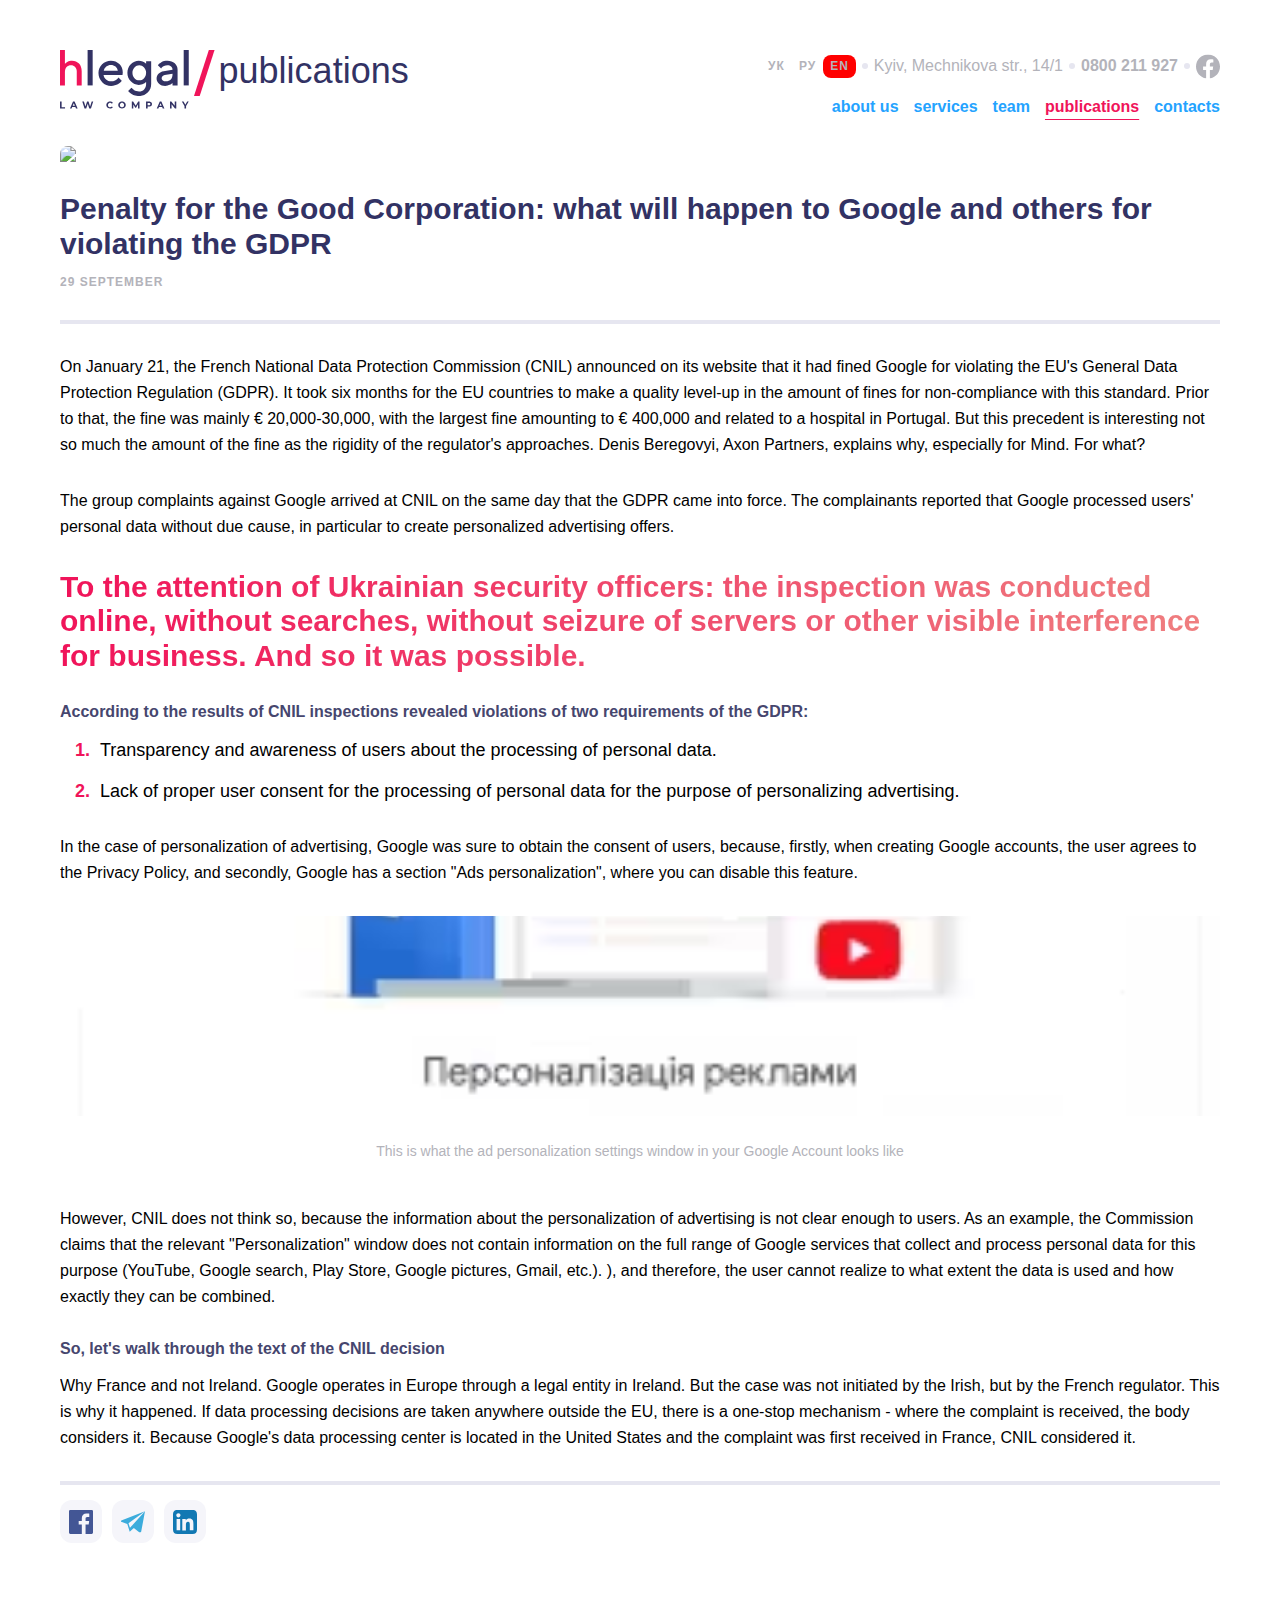
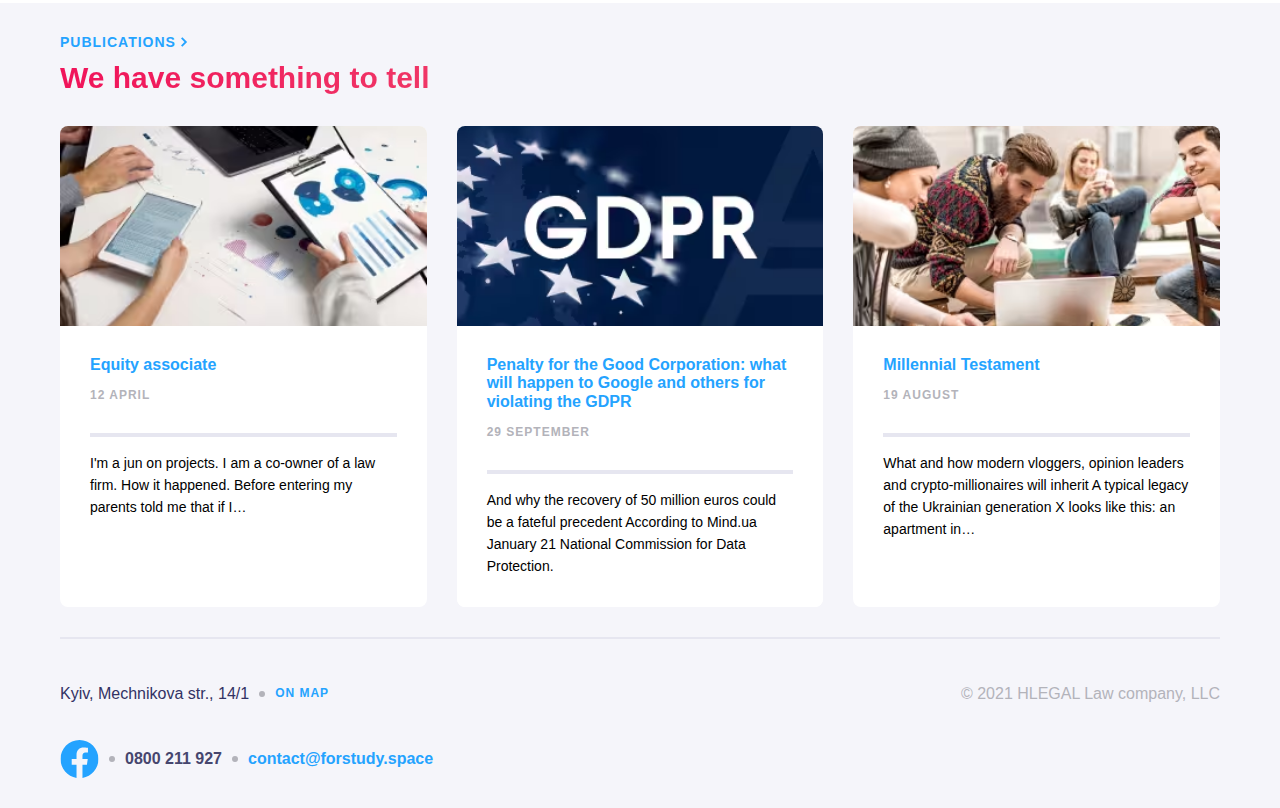
==== article_GDPR.html @ d8c01241 "article pictures added" ====
<!DOCTYPE html>
<html lang="en">

<head>
    <meta charset="UTF-8">
    <meta name="viewport" content="width=device-width, initial-scale=1.0">
    <title>Document</title>

    <head>
        <meta charset="UTF-8">
        <meta name="viewport" content="width=device-width, initial-scale=1.0">
        <link rel="stylesheet" href="css/style.css">
        <link rel="stylesheet" href="fonts/Montserrat/">
        <title>Document</title>
    </head>
</head>

<body>
    <header class="header">
        <div class="contacts articles">
            <div class="lang articles">
                <a class="switcher" href=""><span class="lang-name">УК</span></a>
                <a class="switcher" href=""><span class="lang-name">РУ</span></a>
                <a class="switcher selected" href=""><span class="lang-name">EN</span></a>
            </div>
            <div class="address">
                <a
                    href="https://www.google.com.ua/maps/place/%D1%83%D0%BB.+%D0%9C%D0%B5%D1%87%D0%BD%D0%B8%D0%BA%D0%BE%D0%B2%D0%B0,+14%2F1,+%D0%9A%D0%B8%D0%B5%D0%B2,+02000/@50.436795,30.5305163,17z/data=!3m1!4b1!4m5!3m4!1s0x40d4cf07295b8e39:0x17b2112e2dc0e7a!8m2!3d50.436795!4d30.532705?hl=ru">Kyiv,
                    Mechnikova str., 14/1</a>
            </div>
            <div class="phone articles">
                <a href="tel:0800211927">0800 211 927</a>
            </div>
            <div class="social articles">
                <a href="https://facebook.com">
                    <svg xmlns="http://www.w3.org/2000/svg" width="24" height="25" viewBox="0 0 24 25" fill="none">
                        <g clip-path="url(#clip0_118239_2805)">
                            <path class="hover"
                                d="M24 12.5733C24 5.90541 18.6274 0.5 12 0.5C5.37258 0.5 0 5.90541 0 12.5733C0 18.5995 4.38823 23.5943 10.125 24.5V16.0633H7.07813V12.5733H10.125V9.91343C10.125 6.88755 11.9165 5.21615 14.6576 5.21615C15.9705 5.21615 17.3438 5.45195 17.3438 5.45195V8.42313H15.8306C14.3399 8.42313 13.875 9.35379 13.875 10.3086V12.5733H17.2031L16.6711 16.0633H13.875V24.5C19.6118 23.5943 24 18.5995 24 12.5733Z"
                                fill="white" />
                        </g>
                        <defs>
                            <clipPath id="clip0_118239_2805">
                                <rect width="24" height="24" fill="white" transform="translate(0 0.5)" />
                            </clipPath>
                        </defs>
                    </svg>
                </a>
            </div>
        </div>
        <!-- start logo -->
        <div class="logo dark">
            <a class="main-logo" href="index.html">
                <svg xmlns="http://www.w3.org/2000/svg" width="70" height="25" viewBox="0 0 70 25" fill="none">
                    <path
                        d="M2.64358 0H0V19.0926H2.64358V12.0094C2.64358 10.8111 2.94163 9.86583 3.53774 9.20012C4.13384 8.53441 4.95024 8.18824 5.96102 8.18824C6.82926 8.18824 7.55495 8.50778 8.13809 9.12024C8.72123 9.74601 9.01929 10.5315 9.01929 11.4769V19.1059H11.6758V11.4769C11.6758 9.71938 11.1964 8.3347 10.2374 7.29619C9.27846 6.25768 8.02146 5.73843 6.49233 5.73843C6.05173 5.73843 5.61114 5.79168 5.1835 5.91151C4.7429 6.03134 4.39301 6.16448 4.10792 6.31094C3.82283 6.45739 3.5507 6.61717 3.30448 6.80356C3.05826 6.98996 2.8898 7.12311 2.81205 7.20299C2.73429 7.28288 2.6695 7.33613 2.64358 7.37608V0Z"
                        fill="#F0145A" />
                    <path d="M17.5856 0H14.8604V19.0767H17.5856V0Z" fill="white" />
                    <path
                        d="M33.6598 13.4896L33.796 12.127C33.796 10.3011 33.1965 8.77493 31.9701 7.54857C30.7438 6.32221 29.2176 5.72266 27.3917 5.72266C25.5658 5.72266 23.9851 6.37672 22.677 7.68483C21.3689 8.99295 20.7148 10.5463 20.7148 12.3995C20.7148 14.3072 21.3962 15.9423 22.7315 17.305C24.0669 18.6676 25.6748 19.3489 27.528 19.3489C28.2365 19.3489 28.8906 19.2399 29.5446 19.0491C30.1987 18.8311 30.7438 18.6131 31.1253 18.3951C31.5341 18.1498 31.9429 17.8773 32.2971 17.5775C32.6514 17.2777 32.8967 17.0597 33.0057 16.9234C33.1147 16.7872 33.1965 16.7054 33.251 16.6236L31.4796 14.8522L31.0708 15.37C30.7983 15.6971 30.335 16.0241 29.6809 16.3784C28.9996 16.7327 28.291 16.8962 27.528 16.8962C26.4651 16.8962 25.5658 16.5691 24.8027 15.8878C24.0396 15.2065 23.5764 14.4162 23.4401 13.4896H33.6598ZM27.3917 8.03912C28.4 8.03912 29.2176 8.33889 29.8989 8.9112C30.553 9.51075 30.9618 10.2466 31.1253 11.1732H23.5491C23.7944 10.2466 24.2304 9.51075 24.9117 8.9112C25.5658 8.33889 26.4106 8.03912 27.3917 8.03912Z"
                        fill="white" />
                    <path
                        d="M46.3695 18.286C46.3695 19.4852 46.0153 20.4662 45.2794 21.2293C44.5709 21.9651 43.6715 22.3467 42.5542 22.3467C42.0637 22.3467 41.5731 22.2649 41.1098 22.1286C40.6465 21.9924 40.2922 21.8289 39.9925 21.6381C39.6927 21.4473 39.4202 21.2566 39.1476 21.0113C38.9024 20.766 38.7389 20.6025 38.6571 20.5207C38.5753 20.439 38.5208 20.3572 38.4663 20.3027L36.6949 22.0741L36.9129 22.3467C37.0492 22.5374 37.2945 22.7827 37.6215 23.0552C37.9485 23.3005 38.3301 23.573 38.7661 23.8455C39.2021 24.0908 39.7472 24.3088 40.4285 24.4996C41.1098 24.6904 41.8184 24.7994 42.5542 24.7994C44.4074 24.7994 45.9335 24.1726 47.2144 22.919C48.468 21.6381 49.0948 20.112 49.0948 18.2588V5.99518H46.3695V7.3578L45.9062 6.94902C45.6065 6.67649 45.1432 6.40397 44.4891 6.13144C43.8351 5.85892 43.1265 5.72266 42.4179 5.72266C40.7555 5.72266 39.3384 6.34946 38.112 7.63033C36.8857 8.9112 36.2861 10.4373 36.2861 12.2632C36.2861 14.0892 36.8857 15.6153 38.112 16.8962C39.3384 18.177 40.7555 18.8038 42.4179 18.8038C42.8812 18.8038 43.3173 18.7493 43.7806 18.6403C44.2166 18.5041 44.5709 18.3678 44.8707 18.2315C45.1704 18.0953 45.443 17.9318 45.6882 17.741C45.9335 17.5502 46.1243 17.414 46.1788 17.3595L46.3695 17.1687V18.286ZM39.0114 12.2632C39.0114 11.1186 39.3657 10.1648 40.1015 9.37449C40.8373 8.58417 41.7094 8.17538 42.6905 8.17538C43.6715 8.17538 44.5436 8.58417 45.2794 9.37449C45.988 10.1648 46.3695 11.1186 46.3695 12.2632C46.3695 13.4079 45.988 14.3617 45.2794 15.152C44.5436 15.9423 43.6715 16.3511 42.6905 16.3511C41.7094 16.3511 40.8373 15.9423 40.1015 15.152C39.3657 14.3617 39.0114 13.4079 39.0114 12.2632Z"
                        fill="white" />
                    <path
                        d="M63.3195 19.0764V10.6281C63.3195 9.23823 62.8017 8.06637 61.7934 7.13979C60.7851 6.18595 59.4769 5.72266 57.869 5.72266C57.2422 5.72266 56.6154 5.80441 56.0159 5.96793C55.4163 6.1587 54.9258 6.34946 54.5715 6.56748C54.2172 6.7855 53.8629 7.03078 53.5359 7.33055C53.2089 7.60308 53.0181 7.79384 52.9091 7.90285C52.8273 8.01186 52.7456 8.09362 52.6911 8.17538L54.4625 9.94679L54.8168 9.4835C55.0348 9.18372 55.4163 8.9112 55.9886 8.61142C56.5609 8.31164 57.1877 8.17538 57.869 8.17538C58.6594 8.17538 59.3134 8.42065 59.8312 8.88394C60.349 9.34724 60.5943 9.94679 60.5943 10.6281L55.8251 11.4457C54.6533 11.6364 53.6994 12.0997 53.0454 12.8356C52.364 13.5714 52.0098 14.4707 52.0098 15.5335C52.0098 16.5419 52.4458 17.414 53.3179 18.177C54.2172 18.9674 55.3073 19.3489 56.6427 19.3489C57.106 19.3489 57.542 19.2944 57.9781 19.1581C58.4413 19.0491 58.7956 18.9129 59.0954 18.7766C59.3952 18.6403 59.6677 18.4768 59.913 18.286C60.1582 18.0953 60.3218 17.959 60.4308 17.9045C60.5125 17.8228 60.567 17.741 60.5943 17.7137V19.0764H63.3195ZM57.0515 16.8962C56.3429 16.8962 55.7706 16.7327 55.3618 16.4056C54.9258 16.0786 54.735 15.6971 54.735 15.261C54.735 14.7977 54.8713 14.3889 55.1711 14.0892C55.4708 13.7894 55.8796 13.5714 56.3702 13.4896L60.5943 12.8083V13.0808C60.5943 14.3072 60.2945 15.2338 59.6677 15.9151C59.0409 16.5691 58.1688 16.8962 57.0515 16.8962Z"
                        fill="white" />
                    <path d="M69.3337 0H66.6084V19.0767H69.3337V0Z" fill="white" />
                </svg>
                <svg xmlns="http://www.w3.org/2000/svg" width="70" height="5" viewBox="0 0 70 5" fill="none">
                    <path d="M0 0.330754H0.852878V3.32109H2.70078V4.01603H0V0.330754Z" fill="white" />
                    <path
                        d="M8.26752 3.22633H6.5565L6.23009 4.01603H5.35615L6.99873 0.330754H7.84108L9.48893 4.01603H8.59393L8.26752 3.22633ZM7.99902 2.57877L7.41464 1.16784L6.83026 2.57877H7.99902Z"
                        fill="white" />
                    <path
                        d="M17.8731 0.330754L16.6675 4.01603H15.7515L14.9407 1.52057L14.1036 4.01603H13.1928L11.982 0.330754H12.8664L13.6982 2.92098L14.5669 0.330754H15.3566L16.199 2.94204L17.0571 0.330754H17.8731Z"
                        fill="white" />
                    <path
                        d="M26.9457 4.07921C26.5702 4.07921 26.2297 3.99848 25.9244 3.83703C25.6225 3.67207 25.3838 3.44569 25.2084 3.15789C25.0364 2.86658 24.9504 2.53841 24.9504 2.17339C24.9504 1.80838 25.0364 1.48196 25.2084 1.19416C25.3838 0.90285 25.6225 0.676469 25.9244 0.515018C26.2297 0.350058 26.5719 0.267578 26.951 0.267578C27.2704 0.267578 27.5582 0.323735 27.8144 0.436048C28.0741 0.548361 28.2917 0.709811 28.4672 0.920399L27.9197 1.42581C27.6705 1.13801 27.3616 0.994105 26.9931 0.994105C26.7649 0.994105 26.5614 1.045 26.3824 1.14678C26.2034 1.24505 26.063 1.38369 25.9612 1.56269C25.8629 1.74169 25.8138 1.94526 25.8138 2.17339C25.8138 2.40153 25.8629 2.6051 25.9612 2.7841C26.063 2.9631 26.2034 3.10349 26.3824 3.20527C26.5614 3.30355 26.7649 3.35268 26.9931 3.35268C27.3616 3.35268 27.6705 3.20703 27.9197 2.91571L28.4672 3.42112C28.2917 3.63522 28.0741 3.79843 27.8144 3.91074C27.5547 4.02305 27.2651 4.07921 26.9457 4.07921Z"
                        fill="white" />
                    <path
                        d="M33.3831 4.07921C33.0005 4.07921 32.6548 3.99673 32.3459 3.83177C32.0406 3.66681 31.8002 3.44043 31.6247 3.15262C31.4527 2.86131 31.3667 2.5349 31.3667 2.17339C31.3667 1.81189 31.4527 1.48723 31.6247 1.19943C31.8002 0.908114 32.0406 0.679978 32.3459 0.515018C32.6548 0.350058 33.0005 0.267578 33.3831 0.267578C33.7657 0.267578 34.1096 0.350058 34.415 0.515018C34.7203 0.679978 34.9607 0.908114 35.1362 1.19943C35.3117 1.48723 35.3995 1.81189 35.3995 2.17339C35.3995 2.5349 35.3117 2.86131 35.1362 3.15262C34.9607 3.44043 34.7203 3.66681 34.415 3.83177C34.1096 3.99673 33.7657 4.07921 33.3831 4.07921ZM33.3831 3.35268C33.6007 3.35268 33.7972 3.30355 33.9727 3.20527C34.1482 3.10349 34.2851 2.9631 34.3834 2.7841C34.4852 2.6051 34.5361 2.40153 34.5361 2.17339C34.5361 1.94526 34.4852 1.74169 34.3834 1.56269C34.2851 1.38369 34.1482 1.24505 33.9727 1.14678C33.7972 1.045 33.6007 0.994105 33.3831 0.994105C33.1655 0.994105 32.9689 1.045 32.7934 1.14678C32.618 1.24505 32.4793 1.38369 32.3775 1.56269C32.2793 1.74169 32.2301 1.94526 32.2301 2.17339C32.2301 2.40153 32.2793 2.6051 32.3775 2.7841C32.4793 2.9631 32.618 3.10349 32.7934 3.20527C32.9689 3.30355 33.1655 3.35268 33.3831 3.35268Z"
                        fill="white" />
                    <path
                        d="M42.0264 4.01603L42.0211 1.80487L40.9366 3.62645H40.5523L39.473 1.85225V4.01603H38.6728V0.330754H39.3782L40.7576 2.62089L42.1159 0.330754H42.8161L42.8266 4.01603H42.0264Z"
                        fill="white" />
                    <path
                        d="M47.9285 0.330754C48.2549 0.330754 48.5374 0.385156 48.7761 0.493959C49.0183 0.602763 49.2043 0.757194 49.3342 0.957251C49.464 1.15731 49.529 1.39422 49.529 1.66798C49.529 1.93824 49.464 2.17515 49.3342 2.37872C49.2043 2.57877 49.0183 2.7332 48.7761 2.84201C48.5374 2.9473 48.2549 2.99995 47.9285 2.99995H47.1862V4.01603H46.3333V0.330754H47.9285ZM47.8811 2.30501C48.1373 2.30501 48.3321 2.25061 48.4655 2.14181C48.5989 2.02949 48.6656 1.87155 48.6656 1.66798C48.6656 1.46091 48.5989 1.30297 48.4655 1.19416C48.3321 1.08185 48.1373 1.02569 47.8811 1.02569H47.1862V2.30501H47.8811Z"
                        fill="white" />
                    <path
                        d="M55.0121 3.22633H53.3011L52.9747 4.01603H52.1008L53.7433 0.330754H54.5857L56.2335 4.01603H55.3385L55.0121 3.22633ZM54.7436 2.57877L54.1592 1.16784L53.5749 2.57877H54.7436Z"
                        fill="white" />
                    <path
                        d="M62.6281 0.330754V4.01603H61.9279L60.0906 1.77854V4.01603H59.2482V0.330754H59.9537L61.7858 2.56824V0.330754H62.6281Z"
                        fill="white" />
                    <path
                        d="M67.9013 2.71039V4.01603H67.0485V2.69986L65.6217 0.330754H66.5273L67.5117 1.96807L68.4963 0.330754H69.3333L67.9013 2.71039Z"
                        fill="white" />
                </svg>
            </a>
            <svg class="logo-slash" xmlns="http://www.w3.org/2000/svg" width="21" height="47" viewBox="0 0 21 47" fill="none">
                <path fill-rule="evenodd" clip-rule="evenodd" d="M15.1752 0H21L5.82482 47H0L15.1752 0Z" fill="#F0145A"/>
            </svg>
            <p class="logo-current-page">
                publications
            </p>
        </div>
        <!-- end logo -->



        <!-- start nav menu -->
        <nav class="navigation articles">
            <a class="nav-link" href="">about us</a>
            <a class="nav-link" href="">services</a>
            <a class="nav-link" href="">team</a>
            <a class="nav-link selected" href="">publications</a>
            <a class="nav-link" href="">contacts</a>
        </div>
        <!-- end nav menu -->

        <!-- start burger menu -->

        <button class="hamburger dark">
            <svg xmlns="http://www.w3.org/2000/svg" width="32" height="33" viewBox="0 0 32 33" fill="none">
                <path d="M7 10.5H25" stroke="white" stroke-width="2" />
                <path d="M7 16.5H25" stroke="white" stroke-width="2" />
                <path d="M7 22.5H25" stroke="white" stroke-width="2" />
            </svg>
        </button>

        <!-- end nav menu -->

    </header>
    <div class="spacer pub"></div>
    <div class="wrapper">
        <div class="card article">
            <picture>
                <source type="image/avif" media="(max-width: 768px)" srcset="images/articles/Cover.avif">
                <source type="image/webp" media="(max-width: 768px)" srcset="images/articles/Cover.webp">
                <source media="(max-width: 768px)" srcset="images/articles/Cover.jpg">
                <source type="image/avif" media="(min-width: 768px)" srcset="images/article/gdpr_768.avif">
                <source type="image/webp" media="(min-width: 768px)" srcset="images/article/gdpr_768.webp">
                <source media="(min-width: 768px)" srcset="images/articles/gdpr_768.jpg">
                <source type="image/avif" media="(min-width: 1024px)" srcset="images/article/gdpr_1024.avif">
                <source type="image/webp" media="(min-width: 1024px)" srcset="images/article/gdpr_1024.webp">
                <source media="(min-width: 1920px)" srcset="images/articles/gdpr_1024.jpg">
                <source type="image/avif" media="(min-width: 1920px)" srcset="images/article/gdpr_1920.avif">
                <source type="image/webp" media="(min-width: 1920px)" srcset="images/article/gdpr_1920.webp">
                <source media="(min-width: 1920px)" srcset="images/articles/gdpr_1920.jpg">
                <img src="images/articles/Cover.jpg" alt="gdpr-image">

            </picture>
            <div class="info-entry">
                <p class="ben-title entry">Penalty for the Good Corporation: what will happen to Google and others
                    for violating the GDPR</p>
                <time datetime="2023-09-29">29 september</time>
                <div class="divider">
                </div>
            </div>
            <div class="article-text">
                <p class="description article">
                    On January 21, the French National Data Protection Commission (CNIL) announced on its website that
                    it had fined Google for violating the EU's General Data Protection Regulation (GDPR). It took six
                    months for the EU countries to make a quality level-up in the amount of fines for non-compliance
                    with this standard. Prior to that, the fine was mainly € 20,000-30,000, with the largest fine
                    amounting to € 400,000 and related to a hospital in Portugal. But this precedent is interesting not
                    so much the amount of the fine as the rigidity of the regulator's approaches. Denis Beregovyi, Axon
                    Partners, explains why, especially for Mind.
                    For what?</p>
                <div class="spacer pub"></div>
                <p class="description article">The group complaints against Google arrived at CNIL on the same day that
                    the GDPR came into force. The complainants reported that Google processed users' personal data
                    without due cause, in particular to create personalized advertising offers.
                </p>
            </div>
            <h2 class="article">
                To the attention of Ukrainian security officers: the inspection was conducted online, without searches,
                without seizure of servers or other visible interference for business. And so it was possible.
            </h2>
            <div class="description-1 article">
                <p class="art-bold">
                    According to the results of CNIL inspections revealed violations of two requirements of the GDPR:
                </p>
                <div class="list-item">
                    <div class="number">
                        <p class="number">1.</p>
                    </div>
                    <p class="list-item-text">
                        Transparency and awareness of users about the processing of personal data.
                    </p>
                </div>
                <div class="list-item">
                    <div class="number">
                        <p class="number">2.</p>
                    </div>
                    <p class="list-item-text">
                        Lack of proper user consent for the processing of personal data for the purpose of personalizing
                        advertising.
                    </p>
                </div>
            </div>
            <p class="description article">
                In the case of personalization of advertising, Google was sure to obtain the consent of users, because,
                firstly, when creating Google accounts, the user agrees to the Privacy Policy, and secondly, Google has
                a section "Ads personalization", where you can disable this feature.
            </p>
            <div class="article-picture">
                <picture>
                    <source type="image/avif" srcset="images/article-entry-image.avif">
                    <source type="image/webp" srcset="images/article-entry-image.webp">
                    <img src="images/article-entry-image.jpg">
                </picture>
                <p class="article-picture-desc">
                    This is what the ad personalization settings window in your Google Account looks like
                </p>
            </div>
            <p class="description article">
                However, CNIL does not think so, because the information about the personalization of advertising is not
                clear enough to users. As an example, the Commission claims that the relevant "Personalization" window
                does not contain information on the full range of Google services that collect and process personal data
                for this purpose (YouTube, Google search, Play Store, Google pictures, Gmail, etc.). ), and therefore,
                the user cannot realize to what extent the data is used and how exactly they can be combined.
            </p>
            <div class="description-1 article">
                <p class="art-bold">
                    So, let's walk through the text of the CNIL decision
                </p>
                <p class="description article">
                    Why France and not Ireland. Google operates in Europe through a legal entity in Ireland. But the
                    case was not initiated by the Irish, but by the French regulator. This is why it happened.
                    If data processing decisions are taken anywhere outside the EU, there is a one-stop mechanism -
                    where the complaint is received, the body considers it. Because Google's data processing center is
                    located in the United States and the complaint was first received in France, CNIL considered it.
                </p>
                <div class="divider"></div>
                <div class="sm-icons">
                    <a class="sm-icon">
                        <button class="sm">
                            <svg xmlns="http://www.w3.org/2000/svg" width="24" height="25" viewBox="0 0 24 25"
                                fill="none">
                                <g clip-path="url(#clip0_22724_9607)">
                                    <path
                                        d="M22.6755 0.890625H1.3245C0.5925 0.890625 0 1.48313 0 2.21513V23.5661C0 24.2981 0.5925 24.8906 1.3245 24.8906H12.819V15.5966H9.69V11.9756H12.819V9.30112C12.819 6.20212 14.712 4.51613 17.478 4.51613C18.8025 4.51613 19.941 4.61212 20.2725 4.65712V7.89713H18.3525C16.8525 7.89713 16.56 8.61712 16.56 9.66712V11.9771H20.145L19.68 15.6071H16.56V24.8906H22.6755C23.4075 24.8906 24 24.2981 24 23.5661V2.21513C24 1.48313 23.4075 0.890625 22.6755 0.890625Z"
                                        fill="#435695" />
                                </g>
                                <defs>
                                    <clipPath id="clip0_22724_9607">
                                        <rect width="24" height="24" fill="white" transform="translate(0 0.890625)" />
                                    </clipPath>
                                </defs>
                            </svg>
                        </button>
                    </a>
                    <a class="sm-icon">
                        <button class="sm">
                            <svg xmlns="http://www.w3.org/2000/svg" width="24" height="25" viewBox="0 0 24 25"
                                fill="none">
                                <path
                                    d="M8.99997 18.832L7.49997 14.332L24 2.33203L0.932967 11.203C0.932967 11.203 -0.0750331 11.548 0.00446695 12.1855C0.0839669 12.823 0.907467 13.114 0.907467 13.114L6.26997 14.9185L8.69997 22.6495L12.813 19.033L12.8025 19.0255L18.213 23.1745C19.6725 23.812 20.2035 22.4845 20.2035 22.4845L24 2.33203L8.99997 18.832Z"
                                    fill="#3CACDC" />
                            </svg>
                        </button>
                    </a>
                    <a class="sm-icon">
                        <button class="sm">
                            <svg xmlns="http://www.w3.org/2000/svg" width="24" height="25" viewBox="0 0 24 25"
                                fill="none">
                                <g clip-path="url(#clip0_22724_9611)">
                                    <path
                                        d="M3.6 9.89062H7.2V21.2906H3.6V9.89062ZM5.4 4.19063C6.6 4.19063 7.5 5.09062 7.5 6.29062C7.35 7.34062 6.45 8.39062 5.4 8.39062C4.2 8.39062 3.3 7.34062 3.3 6.29062C3.3 5.09062 4.2 4.19063 5.4 4.19063ZM9.3 9.89062H12.75V11.3906C13.5 10.1906 14.85 9.59063 16.2 9.59063C19.8 9.59063 20.4 11.9906 20.4 14.9906V21.2906H16.8V15.7406C16.8 14.3906 16.8 12.7406 15 12.7406C13.2 12.7406 12.9 14.2406 12.9 15.7406V21.4406H9.3V9.89062ZM19.5 0.890625H4.5C1.5 0.890625 0 2.39062 0 5.39062V20.3906C0 23.3906 1.5 24.8906 4.5 24.8906H19.5C22.5 24.8906 24 23.3906 24 20.3906V5.39062C24 2.39062 22.5 0.890625 19.5 0.890625Z"
                                        fill="#1178B3" />
                                </g>
                                <defs>
                                    <clipPath id="clip0_22724_9611">
                                        <rect width="24" height="24" fill="white" transform="translate(0 0.890625)" />
                                    </clipPath>
                                </defs>
                            </svg>
                        </button>
                    </a>
                </div>
            </div>



        </div>

        </wrapper>
    </div>
    <div class="spacer"></div>
    <section class="articles">
        <div class="wrapper">
            <div class="general">
                <a href="link">publications<svg xmlns="http://www.w3.org/2000/svg" width="12" height="13"
                        viewBox="0 0 12 13" fill="none">
                        <path d="M3.5 2L8 6.5L3.5 11" stroke="#24A3FF" stroke-width="2" />
                    </svg>
                </a>
            </div>
            <h2 class="pub">
                We have something to tell
            </h2>
            <div class="cards">
                <div class="card">
                    <picture>
                        <source type="image/avif" srcset="images/articles/first.avif">
                        <source type="image/webp" srcset="images/articles/first.webp">
                        <img src="images/articles/first.jpg" alt="first-image">
                    </picture>
                    <div class="info">
                        <a class="link" href="">Equity associate</a>
                        <time datetime="2023-04-12">12 april</time>
                        <div class="divider"></div>
                        <p class="card-info">I'm a jun on projects. I am a co-owner of a law firm. How it happened.
                            Before entering my parents told me that if I…</p>
                    </div>
                </div>
                <div class="card">
                    <picture>
                        <source type="image/avif" srcset="images/articles/Cover.avif">
                        <source type="image/webp" srcset="images/articles/Cover.webp">
                        <img src="images/articles/Cover.jpg" alt="second-card-image">
                    </picture>
                    <div class="info">
                        <a class="link" href="">Penalty for the Good Corporation: what will happen to Google and others
                            for violating the GDPR</a>
                        <time datetime="2023-09-29">29 september</time>
                        <div class="divider"></div>
                        <p class="card-info">And why the recovery of 50 million euros could be a fateful precedent
                            According to Mind.ua January 21 National Commission for Data Protection.</p>
                    </div>
                </div>
                <div class="card">
                    <picture>
                        <source type="image/avif" srcset="images/articles/Cover1.avif">
                        <source type="image/webp" srcset="images/articles/Cover1.webp">
                        <img src="images/articles/Cover1.jpg" alt="third-card-image">
                    </picture>
                    <div class="info">
                        <a class="link" href="">Millennial Testament</a>
                        <time datetime="2023-08-19">19 august</time>
                        <div class="divider"></div>
                        <p class="card-info">What and how modern vloggers, opinion leaders and crypto-millionaires will
                            inherit A typical legacy of the Ukrainian generation X looks like this: an apartment in…</p>
                    </div>
                </div>
            </div>
        </div>
        <footer>
            <div class="wrapper">
                <div class="divider"></div>
                <div class="f-contacts">
                    <div class="address-box">
                        <div class="foot-address">
                            <p>
                                Kyiv, Mechnikova str., 14/1
                            </p>
                        </div>
                        <div class="direction">
                            <a
                                href="https://www.google.com.ua/maps/place/%D1%83%D0%BB.+%D0%9C%D0%B5%D1%87%D0%BD%D0%B8%D0%BA%D0%BE%D0%B2%D0%B0,+14%2F1,+%D0%9A%D0%B8%D0%B5%D0%B2,+02000/@50.436795,30.5305163,17z/data=!3m1!4b1!4m5!3m4!1s0x40d4cf07295b8e39:0x17b2112e2dc0e7a!8m2!3d50.436795!4d30.532705?hl=ru">on
                                map</a>
                        </div>
                    </div>
                    <div class="contact-box">
                        <div class="foot-social">
                            <a href="https://facebook.com">
                                <svg xmlns="http://www.w3.org/2000/svg" width="39" height="38" viewBox="0 0 39 38"
                                    fill="none">
                                    <g clip-path="url(#clip0_119793_2850)">
                                        <path class="hover"
                                            d="M38.5 19.1161C38.5 8.55857 29.9934 0 19.5 0C9.00658 0 0.5 8.55857 0.5 19.1161C0.5 28.6575 7.44803 36.5659 16.5312 38V24.6419H11.707V19.1161H16.5312V14.9046C16.5312 10.1136 19.3678 7.46723 23.7078 7.46723C25.7866 7.46723 27.9609 7.84059 27.9609 7.84059V12.545H25.5651C23.2048 12.545 22.4688 14.0185 22.4688 15.5302V19.1161H27.7383L26.8959 24.6419H22.4688V38C31.552 36.5659 38.5 28.6575 38.5 19.1161Z"
                                            fill="#24A3FF" />
                                    </g>
                                    <defs>
                                        <clipPath id="clip0_119793_2850">
                                            <rect width="38" height="38" fill="white" transform="translate(0.5)" />
                                        </clipPath>
                                    </defs>
                                </svg>
                            </a>
                        </div>
                        <div class="phone foot">
                            <a href="tel:0800211927">0800 211 927</a>
                        </div>
                        <div class="email">
                            <a href="mailto:contact@forstudy.space">contact@forstudy.space</a>
                        </div>
                    </div>
                    <div class="copyright">
                        <p>
                            © 2021 HLEGAL Law company, LLC
                        </p>
                    </div>
                </div>
            </div>
        </footer>
    </section>
</body>

</html>
---- css/style.css ----
/*! normalize.css v8.0.1 | MIT License | github.com/necolas/normalize.css */
/* Document
   ========================================================================== */
/**
 * 1. Correct the line height in all browsers.
 * 2. Prevent adjustments of font size after orientation changes in iOS.
 */
html {
  line-height: 1.15; /* 1 */
  -webkit-text-size-adjust: 100%; /* 2 */
}

/* Sections
   ========================================================================== */
/**
 * Remove the margin in all browsers.
 */
body {
  margin: 0;
}

/**
 * Render the `main` element consistently in IE.
 */
main {
  display: block;
}

/**
 * Correct the font size and margin on `h1` elements within `section` and
 * `article` contexts in Chrome, Firefox, and Safari.
 */
h1 {
  font-size: 2em;
  margin: 0.67em 0;
}

/* Grouping content
   ========================================================================== */
/**
 * 1. Add the correct box sizing in Firefox.
 * 2. Show the overflow in Edge and IE.
 */
hr {
  box-sizing: content-box; /* 1 */
  height: 0; /* 1 */
  overflow: visible; /* 2 */
}

/**
 * 1. Correct the inheritance and scaling of font size in all browsers.
 * 2. Correct the odd `em` font sizing in all browsers.
 */
pre {
  font-family: monospace, monospace; /* 1 */
  font-size: 1em; /* 2 */
}

/* Text-level semantics
   ========================================================================== */
/**
 * Remove the gray background on active links in IE 10.
 */
a {
  background-color: transparent;
}

/**
 * 1. Remove the bottom border in Chrome 57-
 * 2. Add the correct text decoration in Chrome, Edge, IE, Opera, and Safari.
 */
abbr[title] {
  border-bottom: none; /* 1 */
  text-decoration: underline; /* 2 */
  text-decoration: underline dotted; /* 2 */
}

/**
 * Add the correct font weight in Chrome, Edge, and Safari.
 */
b,
strong {
  font-weight: bolder;
}

/**
 * 1. Correct the inheritance and scaling of font size in all browsers.
 * 2. Correct the odd `em` font sizing in all browsers.
 */
code,
kbd,
samp {
  font-family: monospace, monospace; /* 1 */
  font-size: 1em; /* 2 */
}

/**
 * Add the correct font size in all browsers.
 */
small {
  font-size: 80%;
}

/**
 * Prevent `sub` and `sup` elements from affecting the line height in
 * all browsers.
 */
sub,
sup {
  font-size: 75%;
  line-height: 0;
  position: relative;
  vertical-align: baseline;
}

sub {
  bottom: -0.25em;
}

sup {
  top: -0.5em;
}

/* Embedded content
   ========================================================================== */
/**
 * Remove the border on images inside links in IE 10.
 */
img {
  border-style: none;
}

/* Forms
   ========================================================================== */
/**
 * 1. Change the font styles in all browsers.
 * 2. Remove the margin in Firefox and Safari.
 */
button,
input,
optgroup,
select,
textarea {
  font-family: inherit; /* 1 */
  font-size: 100%; /* 1 */
  line-height: 1.15; /* 1 */
  margin: 0; /* 2 */
}

/**
 * Show the overflow in IE.
 * 1. Show the overflow in Edge.
 */
button,
input { /* 1 */
  overflow: visible;
}

/**
 * Remove the inheritance of text transform in Edge, Firefox, and IE.
 * 1. Remove the inheritance of text transform in Firefox.
 */
button,
select { /* 1 */
  text-transform: none;
}

/**
 * Correct the inability to style clickable types in iOS and Safari.
 */
button,
[type=button],
[type=reset],
[type=submit] {
  -webkit-appearance: button;
}

/**
 * Remove the inner border and padding in Firefox.
 */
button::-moz-focus-inner,
[type=button]::-moz-focus-inner,
[type=reset]::-moz-focus-inner,
[type=submit]::-moz-focus-inner {
  border-style: none;
  padding: 0;
}

/**
 * Restore the focus styles unset by the previous rule.
 */
button:-moz-focusring,
[type=button]:-moz-focusring,
[type=reset]:-moz-focusring,
[type=submit]:-moz-focusring {
  outline: 1px dotted ButtonText;
}

/**
 * Correct the padding in Firefox.
 */
fieldset {
  padding: 0.35em 0.75em 0.625em;
}

/**
 * 1. Correct the text wrapping in Edge and IE.
 * 2. Correct the color inheritance from `fieldset` elements in IE.
 * 3. Remove the padding so developers are not caught out when they zero out
 *    `fieldset` elements in all browsers.
 */
legend {
  box-sizing: border-box; /* 1 */
  color: inherit; /* 2 */
  display: table; /* 1 */
  max-width: 100%; /* 1 */
  padding: 0; /* 3 */
  white-space: normal; /* 1 */
}

/**
 * Add the correct vertical alignment in Chrome, Firefox, and Opera.
 */
progress {
  vertical-align: baseline;
}

/**
 * Remove the default vertical scrollbar in IE 10+.
 */
textarea {
  overflow: auto;
}

/**
 * 1. Add the correct box sizing in IE 10.
 * 2. Remove the padding in IE 10.
 */
[type=checkbox],
[type=radio] {
  box-sizing: border-box; /* 1 */
  padding: 0; /* 2 */
}

/**
 * Correct the cursor style of increment and decrement buttons in Chrome.
 */
[type=number]::-webkit-inner-spin-button,
[type=number]::-webkit-outer-spin-button {
  height: auto;
}

/**
 * 1. Correct the odd appearance in Chrome and Safari.
 * 2. Correct the outline style in Safari.
 */
[type=search] {
  -webkit-appearance: textfield; /* 1 */
  outline-offset: -2px; /* 2 */
}

/**
 * Remove the inner padding in Chrome and Safari on macOS.
 */
[type=search]::-webkit-search-decoration {
  -webkit-appearance: none;
}

/**
 * 1. Correct the inability to style clickable types in iOS and Safari.
 * 2. Change font properties to `inherit` in Safari.
 */
::-webkit-file-upload-button {
  -webkit-appearance: button; /* 1 */
  font: inherit; /* 2 */
}

/* Interactive
   ========================================================================== */
/*
 * Add the correct display in Edge, IE 10+, and Firefox.
 */
details {
  display: block;
}

/*
 * Add the correct display in all browsers.
 */
summary {
  display: list-item;
}

/* Misc
   ========================================================================== */
/**
 * Add the correct display in IE 10+.
 */
template {
  display: none;
}

/**
 * Add the correct display in IE 10.
 */
[hidden] {
  display: none;
}

section.top {
  padding: 0px 30px;
  position: relative;
  border-radius: 0 0 12px 12px;
  max-width: 1720px;
  margin: auto;
}

div.general {
  display: inline-block;
  font-size: 0;
}
div.general svg {
  width: 12px;
  height: 12px;
  margin-left: 2px;
  margin-bottom: -1px;
}

.general a:hover {
  color: red;
}

div.general a {
  color: #24A3FF;
  font-size: 14px;
  font-weight: 700;
  letter-spacing: 1px;
  text-transform: uppercase;
  text-decoration: none;
  padding: 0;
}

div.general a:hover svg path {
  stroke: #F0145A;
}

h2 {
  font-size: 30px;
  font-weight: 700;
  background: linear-gradient(90deg, #F0145A 0.84%, #EF8080 99.96%);
  -webkit-background-clip: text;
  -webkit-text-fill-color: transparent;
  margin-top: 10px;
  margin-bottom: 30px;
  word-break: break-word;
}

div.block h3 {
  color: #24A3FF;
  font-size: 22px;
  font-weight: 700;
  margin-top: 30px;
  margin-bottom: 15px;
}

div.block p {
  color: #FFF;
  font-size: 16px;
  font-weight: 400;
  line-height: 26px;
  margin: 0;
}

.block {
  margin-bottom: 30px;
}
.block:last-child {
  margin-bottom: 0;
}

div.icon {
  background-color: #FFF;
  border-radius: 24px;
  padding: 14px;
  display: inline-block;
}

img.icon-pic {
  width: 64px;
  height: 64px;
}

div.member {
  display: grid;
  grid-template-rows: 500px 1fr;
  overflow: hidden;
  border-radius: 12px;
  margin-top: 80px;
  font-size: 0;
  background-color: #F5F5FA;
}

div.member div.img-container {
  height: 0;
  min-height: 100%;
}

div.member img {
  width: 100%;
  height: 100%;
  object-fit: cover;
}

div.team-info {
  margin: 0;
  padding: 30px;
}
div.team-info p.team-member {
  color: #B3B3BA;
  font-size: 16px;
  font-weight: 700;
  margin-top: 30px;
  margin-bottom: 6px;
}
div.team-info p.post {
  color: #B3B3BA;
  font-size: 14px;
  font-weight: 400;
  line-height: 22px;
  margin: 0;
}

div.pagination {
  display: flex;
  justify-content: center;
  gap: 15px;
  margin-top: 30px;
  margin-bottom: 30px;
}

span {
  display: inline-block;
}

.pagination-bullet {
  background-color: #24A3FF;
  opacity: 0.2;
  border-radius: 50%;
  width: 16px;
  height: 16px;
  cursor: pointer;
}

.pagination-active {
  background-color: #24A3FF;
  opacity: 1;
}

.wrapper-clients {
  max-width: 1720px;
  margin: auto;
}

p.slogan {
  color: #323264;
  font-size: 14px;
  font-weight: 700;
  letter-spacing: 1px;
  text-transform: uppercase;
  text-align: center;
  margin-top: 60px;
}

.clients {
  margin-top: 30px;
}

.client {
  width: 100%;
  height: 120px;
  display: flex;
  align-items: center;
  justify-content: center;
}

.first-item {
  background-color: #1C4280;
}
.first-item img {
  width: 217px;
  height: 48px;
}

.second-item {
  background: #143646;
}
.second-item img {
  width: 199px;
  height: 32px;
}

.third-item {
  background: #F48B30;
}
.third-item img {
  width: 179px;
  height: 44px;
}

.fourth-item {
  background: #9E4DC3;
}
.fourth-item img {
  width: 180px;
  height: 42px;
}

.fifth-item {
  background: #FD9339;
}
.fifth-item img {
  width: 174px;
  height: 44px;
}

.sixth-item {
  background: #E2E2E4;
}
.sixth-item img {
  width: 194.792px;
  height: 48px;
}

.seventh-item {
  background: #C71C36;
}
.seventh-item img {
  width: 138px;
  height: 61px;
}

.eighth-item {
  background: #DCF3F9;
}
.eighth-item img {
  width: 146px;
  height: 76px;
}

.nineth-item {
  background: #EAEAEA;
}
.nineth-item img {
  width: 182px;
  height: 60px;
}

.tenth-item {
  background: #282240;
}
.tenth-item img {
  width: 181px;
  height: 38px;
}

.eleventh-item {
  background: #1D4568;
}
.eleventh-item img {
  width: 189px;
  height: 46px;
}

.twelfth-item {
  background: #000;
}
.twelfth-item img {
  width: 152px;
  height: 95px;
}

.client:nth-child(n+7) {
  display: none;
}

section.articles {
  background: #F5F5FA;
  padding-top: 30px;
  padding-bottom: 30px;
}

h2.pub {
  margin-top: 10px;
}

div.cards {
  display: flex;
  flex-direction: column;
  gap: 30px;
}

div.card {
  font-size: 0;
  background-color: white;
  overflow: hidden;
  border-radius: 8px;
}
div.card img {
  width: 100%;
  height: 200px;
  object-fit: cover;
  overflow: hidden;
}

div.info > * {
  margin-bottom: 15px;
}

time {
  color: #B3B3BA;
  font-size: 12px;
  font-weight: 700;
  letter-spacing: 1px;
  text-transform: uppercase;
}

div.divider {
  margin-top: 15px;
  border-top: 4px solid #E6E6F0;
}

div.info {
  padding: 30px;
  background-color: white;
  display: flex;
  flex-direction: column;
}
div.info a {
  color: #24A3FF;
  font-size: 16px;
  font-weight: 700;
  margin-top: 0;
  text-decoration: none;
}
div.info p {
  color: #000;
  font-size: 14px;
  font-weight: 400;
  line-height: 22px;
  margin: 0;
}

div.lang {
  display: flex;
  align-items: center;
}
div.lang input {
  display: none;
}

span.lang-name {
  padding: 5px 7px;
  color: #FFF;
  text-align: center;
  font-size: 12px;
  font-weight: 700;
  letter-spacing: 1px;
}

div.lang a.selected {
  border-radius: 8px;
  background: red;
  cursor: pointer;
}

div.lang a:hover:not(.selected) {
  border-radius: 8px;
  background: rgba(255, 255, 255, 0.2);
}

div.address {
  display: none;
}
div.address a {
  color: #B3B3BA;
  text-align: right;
  font-size: 16px;
  font-weight: 400;
  text-decoration: none;
}

div.phone {
  display: flex;
  align-items: center;
}
div.phone a {
  color: #FFF;
  text-align: right;
  font-size: 16px;
  font-weight: 700;
  text-decoration: none;
}

div.social {
  display: none;
}

div.logo {
  margin-left: 15px;
  order: 2;
  display: flex;
  justify-content: start;
  align-items: start;
  gap: 4px;
}
div.logo a.main-logo {
  display: flex;
  flex-direction: column;
  justify-content: space-between;
  width: 70px;
  height: 32px;
}
div.logo p.logo-current-page {
  color: #323264;
  font-size: 20px;
  font-weight: 400;
  margin: 0;
}
div.logo svg.logo-slash {
  width: auto;
  height: 26px;
}

div.contacts {
  flex: 1 0 100%;
  padding: 10px 15px;
  display: flex;
  justify-content: space-between;
  align-items: center;
  background-color: rgba(245, 245, 250, 0.2);
  order: 1;
}

div.contacts div.social {
  font-size: 0;
}

div.contacts > div {
  align-items: center;
}

nav.navigation {
  display: none;
}

nav.navigation > a.nav-link {
  color: #FFF;
  text-align: right;
  font-size: 16px;
  font-weight: 700;
  text-decoration: none;
}

nav.navigation > a.nav-link:hover {
  text-decoration: underline;
  text-underline-offset: 7px;
}

nav.navigation > a.selected {
  color: red;
  text-decoration: underline;
  text-underline-offset: 7px;
}

.dropdown {
  background: rgba(50, 50, 100, 0.7);
  position: fixed;
  width: 100%;
  height: 100%;
}

.mobile {
  z-index: 5;
  display: none;
}

button.hamburger {
  margin-right: 15px;
  border: none;
  background: transparent;
  padding: 0;
  width: 32px;
  height: 32px;
  order: 3;
}

button.hamburger:active {
  background: #E6E6F0;
  border-radius: 8px;
}

.dropdown-content a {
  color: #24A3FF;
  text-align: center;
  font-size: 24px;
  font-weight: 700;
  text-decoration: none;
  padding: 7px 0px;
  gap: 10px;
  border-radius: 12px;
  background: #F5F5FA;
}

nav.dropdown-content {
  display: flex;
  flex-direction: column;
  gap: 15px;
}

div.menu-sheet {
  border-radius: 12px 12px 0px 0px;
  background: #FFF;
  padding: 12px;
  display: block;
  position: fixed;
  bottom: 0;
  left: 8px;
  right: 8px;
}

div.bc {
  display: flex;
  justify-content: flex-end;
  margin-bottom: 20px;
}

button.close {
  background: transparent;
  width: 32px;
  height: 32px;
  border: none;
}

header.header {
  display: flex;
  flex-direction: row;
  flex-wrap: wrap;
  row-gap: 15px;
  justify-content: space-between;
  max-width: 1720px;
  width: 100%;
}

section.experience {
  max-width: 1360px;
  display: flex;
  flex-direction: column;
  gap: 30px;
}

div.benefits {
  display: flex;
  flex-direction: column;
  gap: 30px;
  padding: 0 30px;
}

section.experience div.divider {
  border-top: 4px solid rgba(255, 255, 255, 0.3019607843);
  margin: 0 30px;
}

p.ben-title {
  color: #FFF;
  font-size: 20px;
  font-weight: 700;
  margin: 0;
}

p.ben-text {
  color: #FFF;
  font-size: 19px;
  font-weight: 400;
  line-height: 30px;
  margin: 0;
}

a.swipe-link {
  color: #B3B3BA;
  text-align: right;
  font-size: 38px;
  font-weight: 700;
  text-decoration: none;
  flex-shrink: 0;
}

a.active {
  background: linear-gradient(90deg, #EF8080 0.84%, #F0145A 99.96%);
  background-clip: text;
  -webkit-background-clip: text;
  -webkit-text-fill-color: transparent;
}

.swipe {
  overflow-x: auto;
  padding: 0 30px;
}

.swipe-drawer {
  display: flex;
  gap: 30px;
}
.swipe-drawer a.swipe-link {
  color: #B3B3BA;
  text-align: right;
  font-size: 38px;
  font-weight: 700;
  text-decoration: none;
  flex-shrink: 0;
}
.swipe-drawer a.active {
  background: linear-gradient(90deg, #EF8080 0.84%, #F0145A 99.96%);
  background-clip: text;
  -webkit-background-clip: text;
  -webkit-text-fill-color: transparent;
}
.swipe-drawer a.swipe-link:hover {
  color: #F0145A;
}

div.main-splash {
  height: 100vh;
  background: url(../images/Symbol.png) no-repeat center;
  background-size: auto 100%;
  display: flex;
  flex-direction: column;
  justify-content: space-between;
}

div.main-splash > p.splash-text {
  text-align: center;
  font-size: 38px;
  font-style: normal;
  font-weight: 700;
  color: #FFF;
  margin: 0 20px;
}

button.scroll-button {
  background: none;
  border: none;
  cursor: pointer;
  margin: 0 auto 30px auto;
}

button.scroll-button:hover svg g * {
  stroke: #F0145A;
}

button.scroll-button:hover svg defs * {
  fill: #F0145A;
}

footer {
  margin-top: 30px;
  margin-bottom: 0;
}
footer div.divider {
  border-top: 2px solid #E6E6F0;
}
footer div.f-contacts {
  display: flex;
  flex-direction: column;
  margin-top: 30px;
  align-items: center;
}
footer div.address-box {
  display: flex;
  flex-direction: column;
  align-items: center;
  gap: 10px;
  margin-bottom: 21px;
}
footer div.foot-address p {
  color: #323264;
  font-size: 16px;
  font-weight: 400;
  margin: 0;
}

div.direction a {
  text-transform: uppercase;
  color: #24A3FF;
  font-size: 12px;
  font-weight: 700;
  letter-spacing: 1px;
  text-decoration: none;
}

div.contact-box > * {
  margin: 0;
}

div.contact-box {
  display: flex;
  flex-direction: column;
  align-items: center;
  gap: 10px;
}

.phone.foot a {
  color: #46466E;
}

.email a {
  color: #24A3FF;
  font-size: 16px;
  font-weight: 700;
  text-decoration: none;
}

.email a:hover {
  color: #F0145A;
}

div.foot-social {
  font-size: 0;
}

.copyright {
  display: flex;
}
.copyright p {
  color: #B3B3BA;
  font-size: 16px;
  font-weight: 400;
}

div.contacts.articles {
  background: #F5F5FA;
}

div.lang.articles span.lang-name {
  color: #B3B3BA;
  text-align: center;
  font-size: 12px;
  font-weight: 700;
  letter-spacing: 1px;
}

div.phone.articles a {
  color: #B3B3BA;
}

div.logo.dark svg > path[fill=white] {
  fill: #323264;
}

button.hamburger.dark svg > path[stroke=white] {
  stroke: #323264;
}

div.options {
  display: flex;
  justify-content: center;
  margin-bottom: 30px;
}

.switch-container {
  display: flex;
  width: 200px;
  border-radius: 12px;
  overflow: hidden;
  position: relative;
  background-color: #E6E6F0;
  padding: 2px;
  gap: 2px;
}

.switch-label {
  flex: 1;
  padding: 10px 20px;
  text-align: center;
  cursor: pointer;
  z-index: 1;
  color: #323264;
  transition: color 0.3s ease;
}

#news:checked ~ .switch-news,
#articles:checked ~ .switch-articles {
  color: #323264;
  border-radius: 12px;
}

.slider {
  position: absolute;
  left: 2px;
  right: 2px;
  width: calc(50% - 3px);
  height: calc(100% - 4px);
  background-color: #fff;
  border-radius: 10px;
  transition: all 0.3s ease;
  z-index: 0;
  padding: 0;
}

#news:checked ~ .slider {
  right: calc(50% - 1px);
}

#articles:checked ~ .slider {
  left: calc(50% + 1px);
}

input[type=radio] {
  display: none;
}

input:not(:checked) + label.switch-label:hover {
  background: #F5F5FA;
  border-radius: 10px;
}

button.more {
  padding: 18px 30px;
  border-radius: 12px;
  background: #24A3FF;
  box-shadow: 0px 0px 20px 0px rgba(36, 163, 255, 0.5);
  border: none;
  color: #FFF;
  text-align: center;
  font-size: 16px;
  font-weight: 700;
  margin: 30px auto;
  display: block;
}

div.spacer {
  width: 100%;
  height: 60px;
  display: none;
}

div.lang.articles a:hover:not(.selected) {
  background-color: #F5F5FA;
}

div.card.article {
  display: flex;
  flex-direction: column;
  gap: 30px;
}

div.spacer.pub {
  display: block;
  height: 30px;
}

div.info-entry {
  display: flex;
  gap: 15px;
  flex-direction: column;
}

p.ben-title.entry {
  color: #323264;
}

p.description.article {
  color: #000;
  font-size: 16px;
  margin: 0;
  font-weight: 400;
  line-height: 26px;
  align-self: stretch;
}

div.description-1.article {
  display: flex;
  gap: 15px;
  flex-direction: column;
}

p.art-bold {
  color: #46466E;
  font-size: 16px;
  font-weight: 700;
  margin: 0;
}

h2.article {
  margin: 0;
}

div.list-item {
  display: flex;
  gap: 10px;
}

p.number {
  color: #F0145A;
  font-size: 18px;
  font-weight: 700;
  line-height: 26px;
  margin: 0;
  text-align: end;
}

p.list-item-text {
  color: #000;
  font-size: 18px;
  font-weight: 400;
  line-height: 26px;
  margin: 0;
}

div.number {
  flex: 0 0 30px;
}

div.article-picture {
  display: flex;
  flex-direction: column;
  gap: 10px;
}

p.article-picture-desc {
  color: var(--grey-text, #B3B3BA);
  text-align: center;
  font-size: 14px;
  font-weight: 400;
  line-height: 22px;
}

div.sm-icons {
  display: flex;
  gap: 10px;
}

button.sm {
  border-radius: 12px;
  background: #F5F5FA;
  padding: 9px;
  border: none;
}

div.spacer {
  display: block;
}

@font-face {
  font-family: "Montserrat";
  src: url(../fonts/Montserrat);
}
* {
  box-sizing: border-box;
}

body {
  font-family: "Montserrat", sans-serif;
}

div.background {
  background: linear-gradient(229deg, #323264 11.93%, #323264 57.17%, #643E72 87.46%);
  padding-bottom: 60px;
  position: relative;
  display: flex;
  flex-direction: column;
  gap: 30px;
}

div.background::before {
  position: absolute;
  content: "";
  background-color: #E7E7F2;
  height: 10px;
  display: block;
  border-radius: 0 0 12px 12px;
  right: 40px;
  left: 40px;
  top: calc(100% + 10px);
}

div.background::after {
  position: absolute;
  content: "";
  background-color: #CACADB;
  height: 10px;
  display: block;
  border-radius: 0 0 12px 12px;
  right: 20px;
  left: 20px;
  top: 100%;
}

.wrapper {
  max-width: 1720px;
  padding: 0 30px;
  margin: auto;
}

div.social > a:hover > svg > g > path, div.foot-social > a:hover > svg > g > path {
  fill: #F0145A;
}

@media (min-width: 768px) {
  section.top {
    padding: 0 60px;
  }
  .wrapper {
    padding-left: 60px;
    padding-right: 60px;
  }
  .blocks {
    display: flex;
    flex-wrap: wrap;
    justify-content: space-between;
    gap: 60px;
  }
  .block {
    width: calc(50% - 30px);
    margin: 0;
  }
  .clients {
    display: flex;
    flex-wrap: wrap;
  }
  .client {
    width: 33.33%;
  }
  .client:nth-child(n+7) {
    display: flex;
  }
  div.cards {
    display: grid;
    grid-template-columns: 1fr 1fr;
    gap: 30px;
  }
  .card:last-child {
    grid-column: 1/-1;
  }
  div.address {
    display: flex;
  }
  div.social {
    display: flex;
  }
  div.logo {
    margin-left: 0;
    order: 2;
  }
  div.logo a.main-logo {
    display: flex;
    flex-direction: column;
    justify-content: space-between;
    width: 130px;
    height: 60px;
  }
  div.logo a.main-logo svg {
    width: 100%;
    height: auto;
  }
  div.contacts {
    flex: auto;
    order: 1;
    justify-content: flex-start;
    padding: 0;
    align-items: center;
    background-color: rgba(0, 0, 0, 0);
  }
  div.contacts div:not(:last-child):after {
    display: inline-block;
    content: "";
    width: 6px;
    height: 6px;
    border-radius: 50%;
    background-color: #fff;
    margin: 6px;
  }
  nav.navigation {
    order: 3;
    display: flex;
    align-items: center;
    gap: 15px;
  }
  button.hamburger {
    display: none;
  }
  header.header {
    flex-direction: column;
    row-gap: 30px;
    padding: 50px 60px 0;
  }
  div.benefits {
    padding: 0 60px;
  }
  div.swipe {
    padding: 0 60px;
  }
  section.experience {
    gap: 60px;
  }
  section.experience div.divider {
    margin: 0 60px;
  }
  p.ben-title {
    color: #FFF;
    font-size: 30px;
    font-weight: 700;
    margin: 0;
  }
  /*footer*/
  footer div.f-contacts {
    flex-direction: row;
    flex-wrap: wrap;
    justify-content: space-between;
    gap: 21px;
  }
  footer div.address-box {
    flex-direction: row;
    order: -2;
  }
  div.contact-box {
    flex-direction: row;
    align-items: center;
  }
  div.copyright {
    order: -1;
  }
  footer div.address-box {
    margin-bottom: 0;
  }
  div.contact-box > *:not(:last-child):after {
    display: inline-block;
    content: "";
    width: 6px;
    height: 6px;
    border-radius: 50%;
    background-color: #B3B3BA;
    margin: 10px;
  }
  div.contact-box {
    gap: 0;
    width: 100%;
    max-width: 100%;
  }
  footer div.address-box {
    gap: 0;
  }
  div.contact-box > div {
    display: flex;
    align-items: center;
  }
  div.address-box > *:not(:last-child):after {
    display: inline-block;
    content: "";
    width: 6px;
    height: 6px;
    border-radius: 50%;
    background-color: #B3B3BA;
    margin: 10px;
  }
  div.address-box > div {
    display: flex;
    align-items: center;
  }
  div.contact-box > *:not(:last-child):after {
    color: #E6E6F0;
  }
  /*articles*/
  div.contacts.articles {
    background-color: transparent;
  }
  div.contacts.articles div:not(:last-child):after {
    display: inline-block;
    content: "";
    width: 6px;
    height: 6px;
    border-radius: 50%;
    background-color: #E6E6F0;
    margin: 6px;
  }
  div.social.articles > a > svg > g > path {
    fill: #B3B3BA;
  }
  div.social.articles > a:hover > svg > g > path {
    fill: #F0145A;
  }
  nav.navigation.articles > a.nav-link {
    color: #24A3FF;
  }
  nav.navigation.articles > a.nav-link:hover, nav.navigation.articles > a.nav-link.selected:hover {
    text-decoration: underline;
    text-underline-offset: 7px;
  }
  nav.navigation.articles > a.nav-link.selected {
    color: #F0145A;
    text-decoration: underline;
    text-underline-offset: 7px;
  }
  div.spacer {
    display: block;
  }
  div.cards.articles {
    display: grid;
    grid-template-columns: 1fr 1fr;
  }
  .last.card:last-child {
    grid-column: auto;
  }
  div.logo svg.logo-slash {
    height: 46px;
  }
  div.logo p.logo-current-page {
    font-size: 36px;
  }
}
@media (min-width: 1024px) {
  div.member {
    grid-template-columns: 400px 1fr;
    grid-template-rows: 1fr;
  }
  .block {
    width: calc(33% - 60px);
  }
  .client {
    width: 25%;
  }
  div.cards {
    grid-template-columns: 1fr 1fr 1fr;
  }
  .card:last-child {
    grid-column: auto/auto;
  }
  header.header {
    height: 116px;
    row-gap: 0;
  }
  div.logo {
    order: 1;
    flex: 0 0 60px;
  }
  div.contacts {
    order: 2;
    flex: 0 0 50%;
    justify-content: flex-end;
  }
  nav.navigation {
    flex: 0 0 50%;
    order: 2;
    align-items: self-end;
    justify-content: flex-end;
  }
  div.main-splash {
    align-items: center;
  }
  div.swipe {
    overflow: visible;
  }
  section.experience {
    flex-direction: row;
    margin: auto;
  }
  div.swipe-drawer {
    flex-direction: column;
  }
  div.benefits {
    padding: 0 60px 0 0;
    flex: 1 0 calc(50% - 2px);
    align-self: center;
  }
  div.swipe {
    padding: 0 0 0 60px;
    align-self: center;
    min-width: 420px;
  }
  section.experience {
    flex-direction: row;
    justify-content: space-between;
  }
  section.experience div.divider {
    margin: 0;
    border-left: 4px solid rgba(255, 255, 255, 0.3019607843);
  }
  div.cards.articles {
    grid-template-columns: 1fr 1fr 1fr;
  }
}
@media (min-width: 1720px) {
  section.clients {
    border-radius: 12px;
    overflow: hidden;
  }
}

/*# sourceMappingURL=style.css.map */
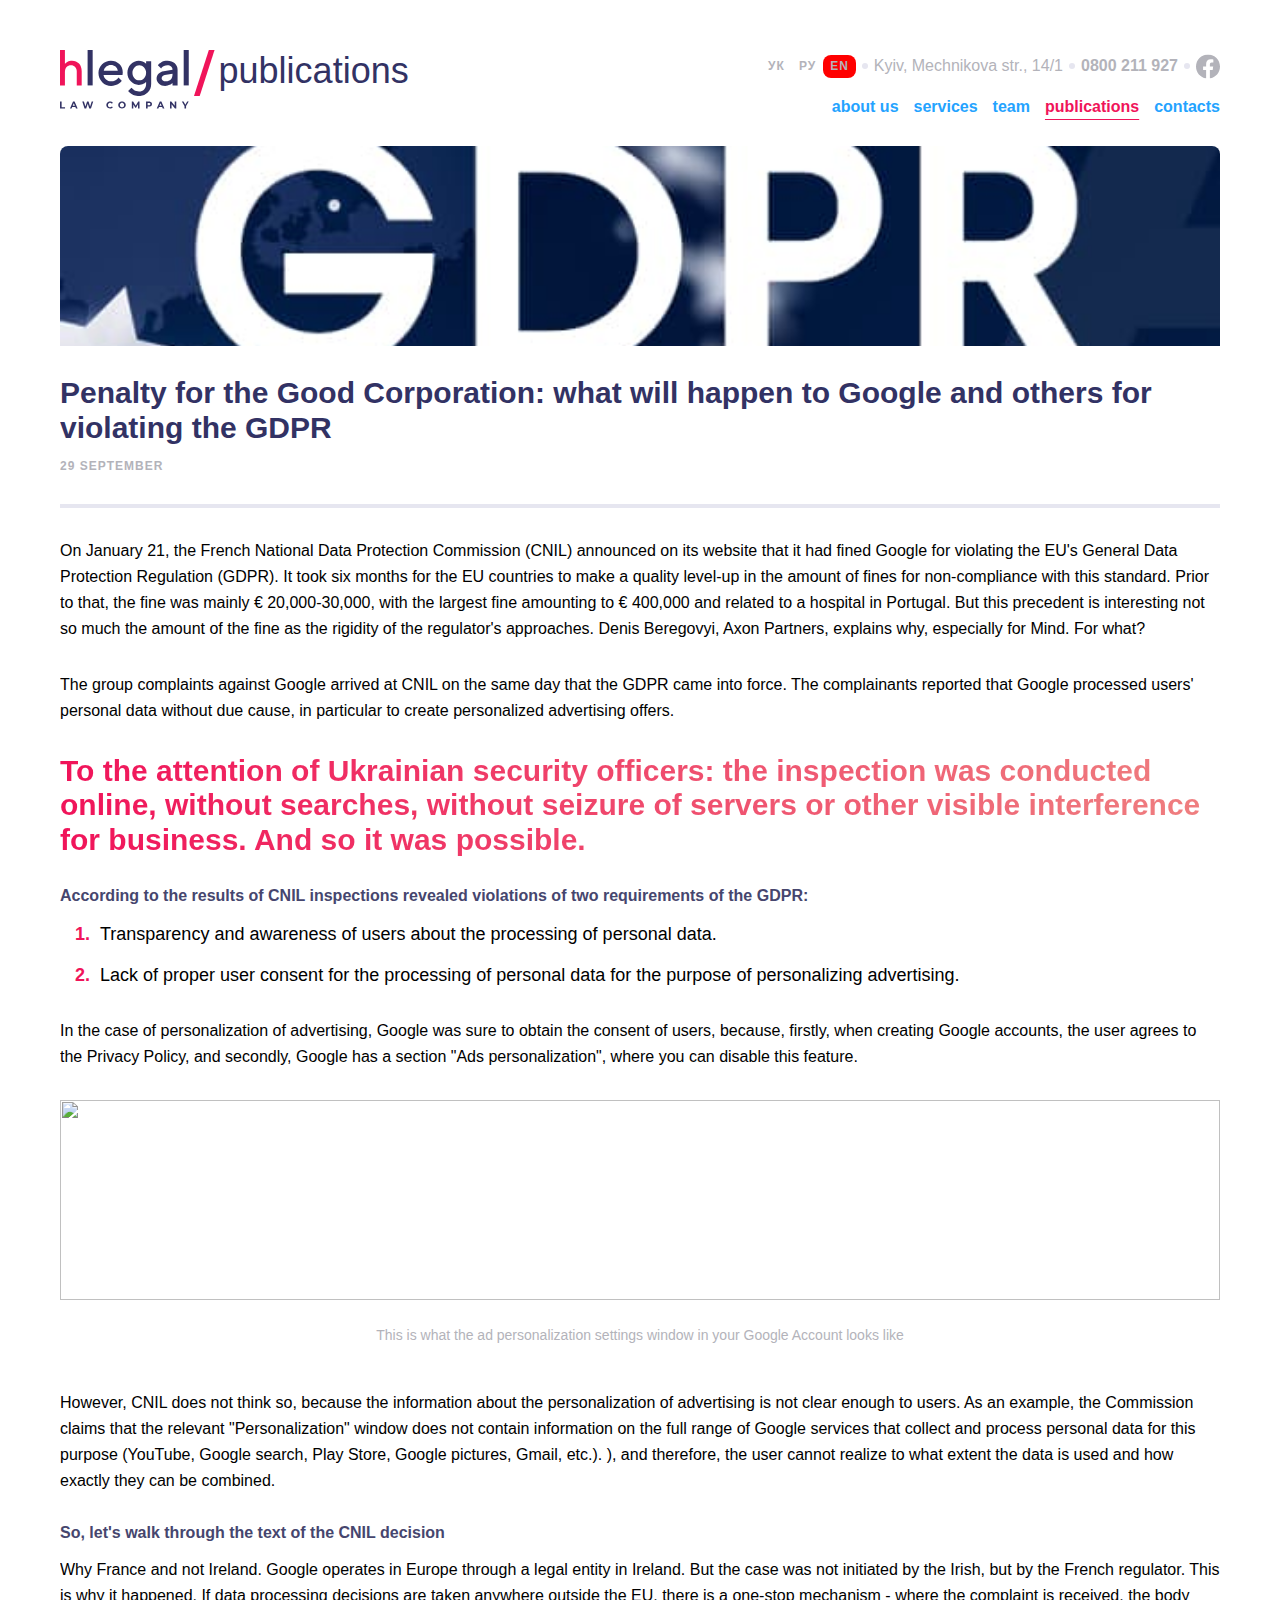
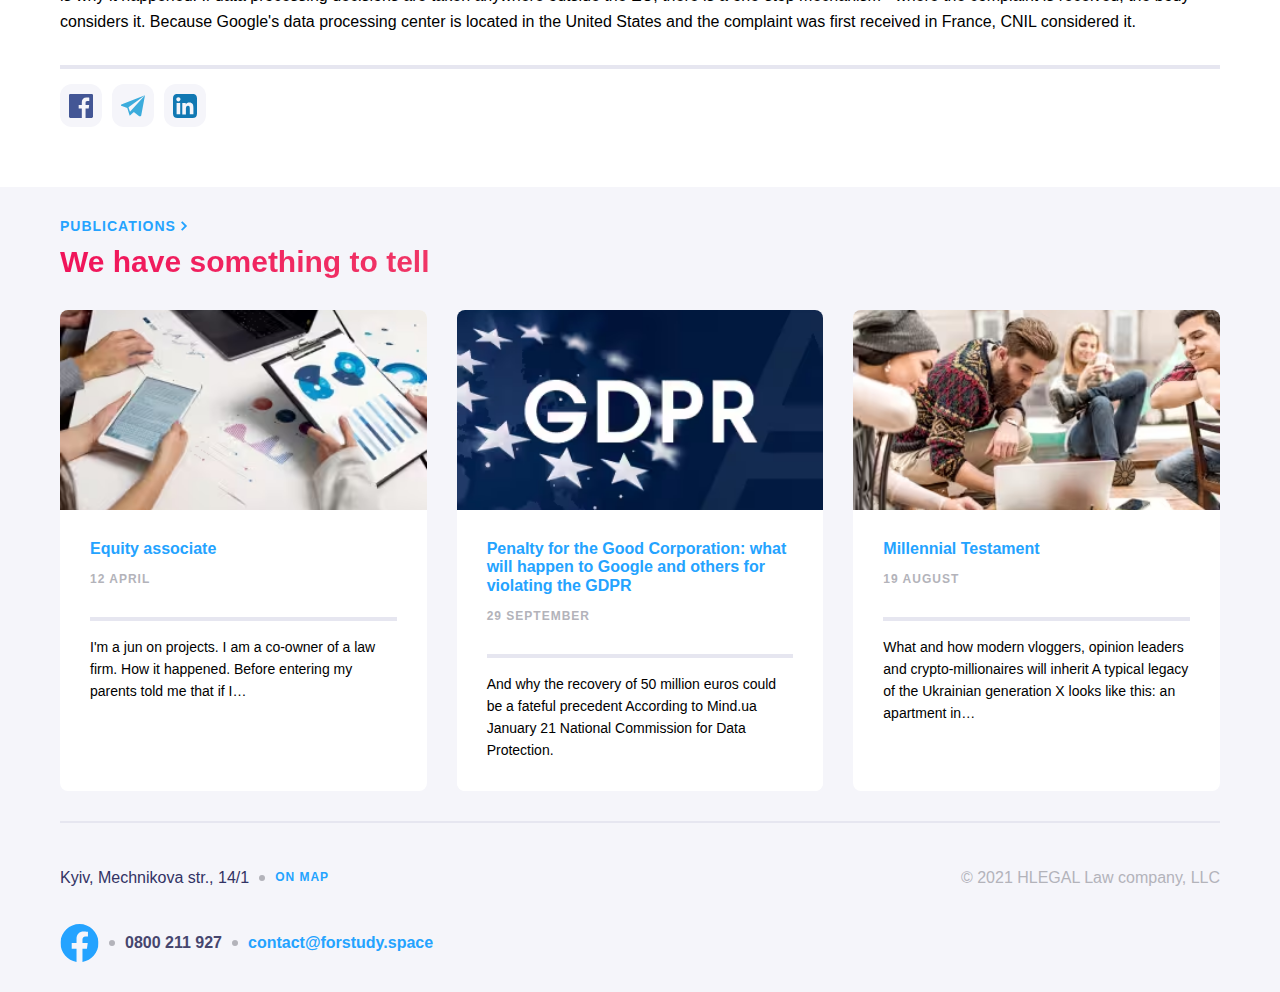
==== commit 70132ba8: "article pictures added" ====
--- a/article_GDPR.html
+++ b/article_GDPR.html
@@ -139,14 +139,14 @@
                 <source type="image/avif" media="(max-width: 768px)" srcset="images/articles/Cover.avif">
                 <source type="image/webp" media="(max-width: 768px)" srcset="images/articles/Cover.webp">
                 <source media="(max-width: 768px)" srcset="images/articles/Cover.jpg">
-                <source type="image/avif" media="(min-width: 768px)" srcset="images/article/gdpr_768.avif">
-                <source type="image/webp" media="(min-width: 768px)" srcset="images/article/gdpr_768.webp">
+                <source type="image/avif" media="(min-width: 768px) and (max-width: 1024px)" srcset="images/articles/gdpr_768.avif">
+                <source type="image/webp" media="(min-width: 768px) and (max-width: 1024px)" srcset="images/articles/gdpr_768.webp">
                 <source media="(min-width: 768px)" srcset="images/articles/gdpr_768.jpg">
-                <source type="image/avif" media="(min-width: 1024px)" srcset="images/article/gdpr_1024.avif">
-                <source type="image/webp" media="(min-width: 1024px)" srcset="images/article/gdpr_1024.webp">
+                <source type="image/avif" media="(min-width: 1024px) and (max-width: 1920px)" srcset="images/articles/gdpr_1024.avif">
+                <source type="image/webp" media="(min-width: 1024px) and (max-width: 1920px)" srcset="images/articles/gdpr_1024.webp">
                 <source media="(min-width: 1920px)" srcset="images/articles/gdpr_1024.jpg">
-                <source type="image/avif" media="(min-width: 1920px)" srcset="images/article/gdpr_1920.avif">
-                <source type="image/webp" media="(min-width: 1920px)" srcset="images/article/gdpr_1920.webp">
+                <source type="image/avif" media="(min-width: 1920px)" srcset="images/articles/gdpr_1920.avif">
+                <source type="image/webp" media="(min-width: 1920px)" srcset="images/articles/gdpr_1920.webp">
                 <source media="(min-width: 1920px)" srcset="images/articles/gdpr_1920.jpg">
                 <img src="images/articles/Cover.jpg" alt="gdpr-image">
 
@@ -207,8 +207,10 @@
             </p>
             <div class="article-picture">
                 <picture>
-                    <source type="image/avif" srcset="images/article-entry-image.avif">
-                    <source type="image/webp" srcset="images/article-entry-image.webp">
+                    <source type="image/avif" media="(max-width: 768px)" srcset="images/article-entry-image.avif">
+                    <source type="image/webp" media="(max-width: 768px)" srcset="images/article-entry-image.webp">
+                    <source type="image/avif" media="(min-width: 768px)" srcset="images/article-img2-768.avif">
+                    <source type="image/webp" media="(min-width: 768px)" srcset="images/article-img2-768.webp">
                     <img src="images/article-entry-image.jpg">
                 </picture>
                 <p class="article-picture-desc">
--- a/css/style.css
+++ b/css/style.css
@@ -1516,6 +1516,9 @@
   div.logo p.logo-current-page {
     font-size: 36px;
   }
+  div.card.article source {
+    height: 500px;
+  }
 }
 @media (min-width: 1024px) {
   div.member {
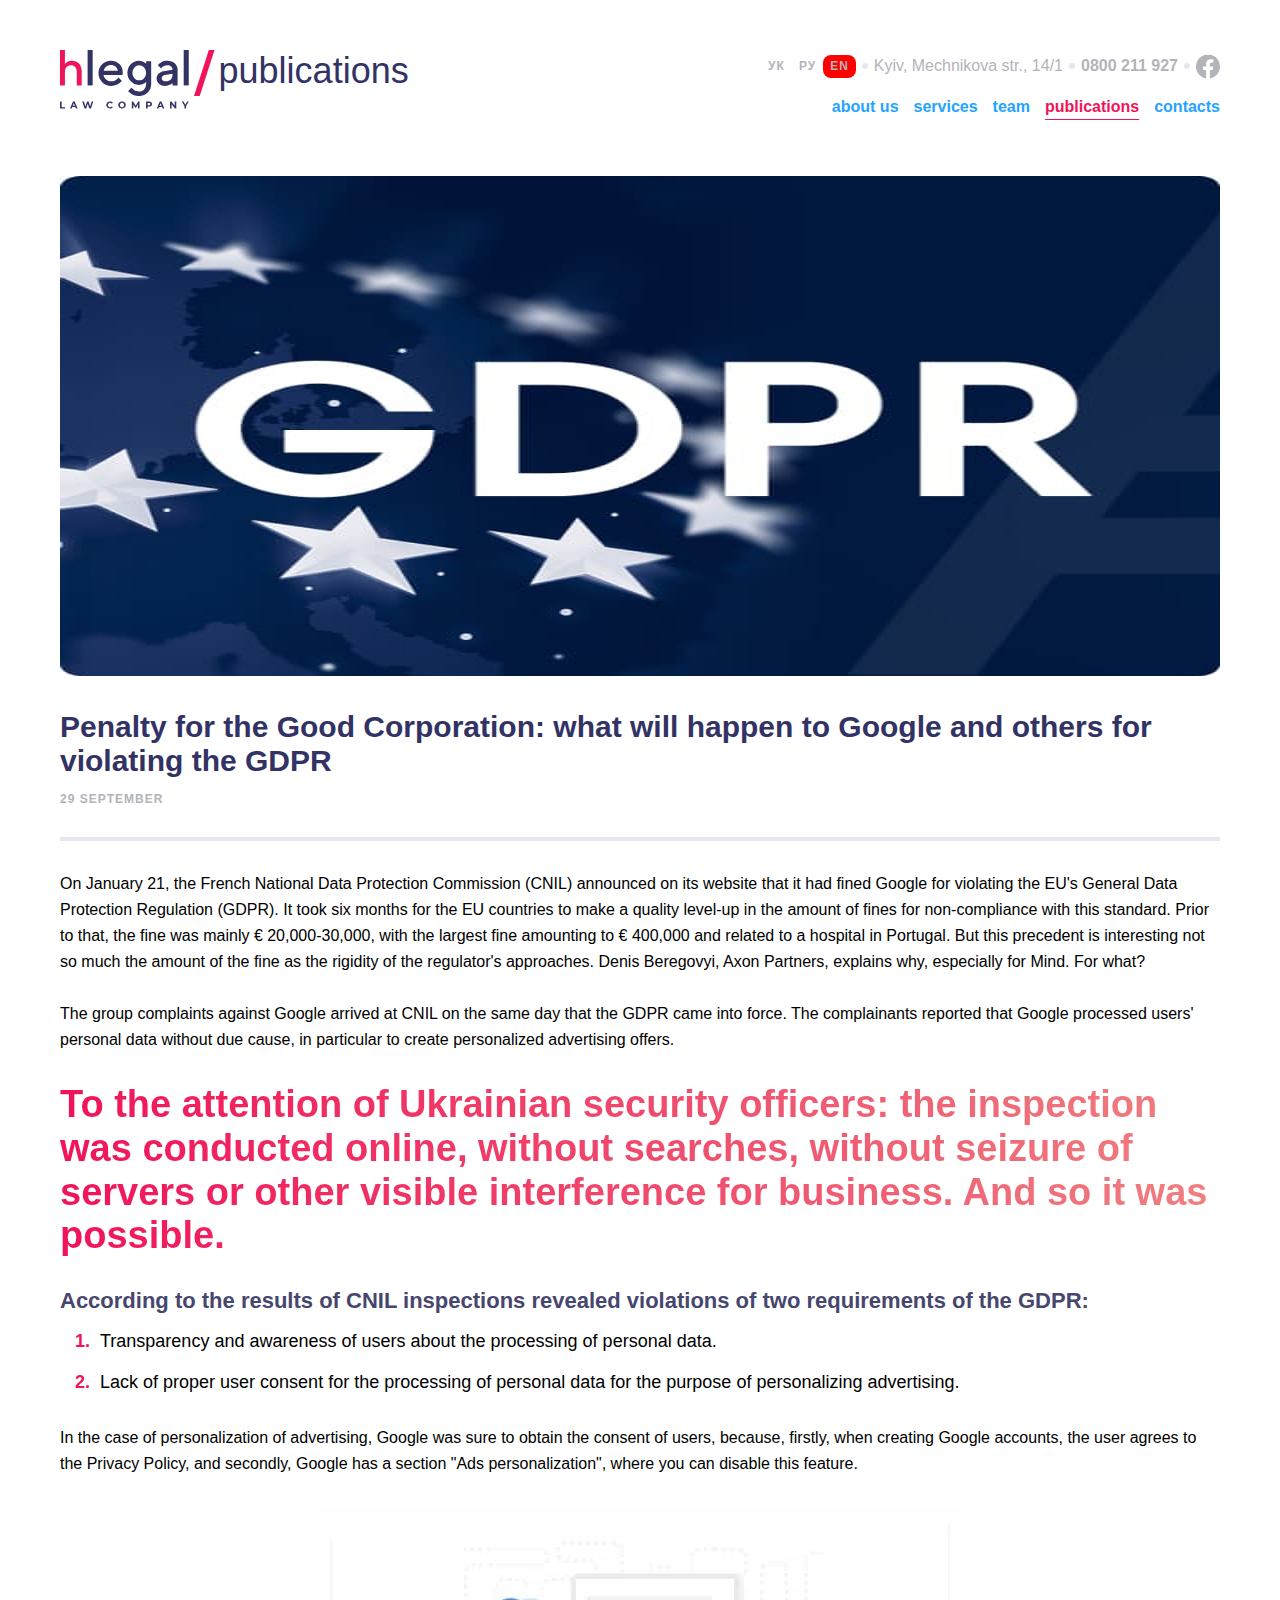
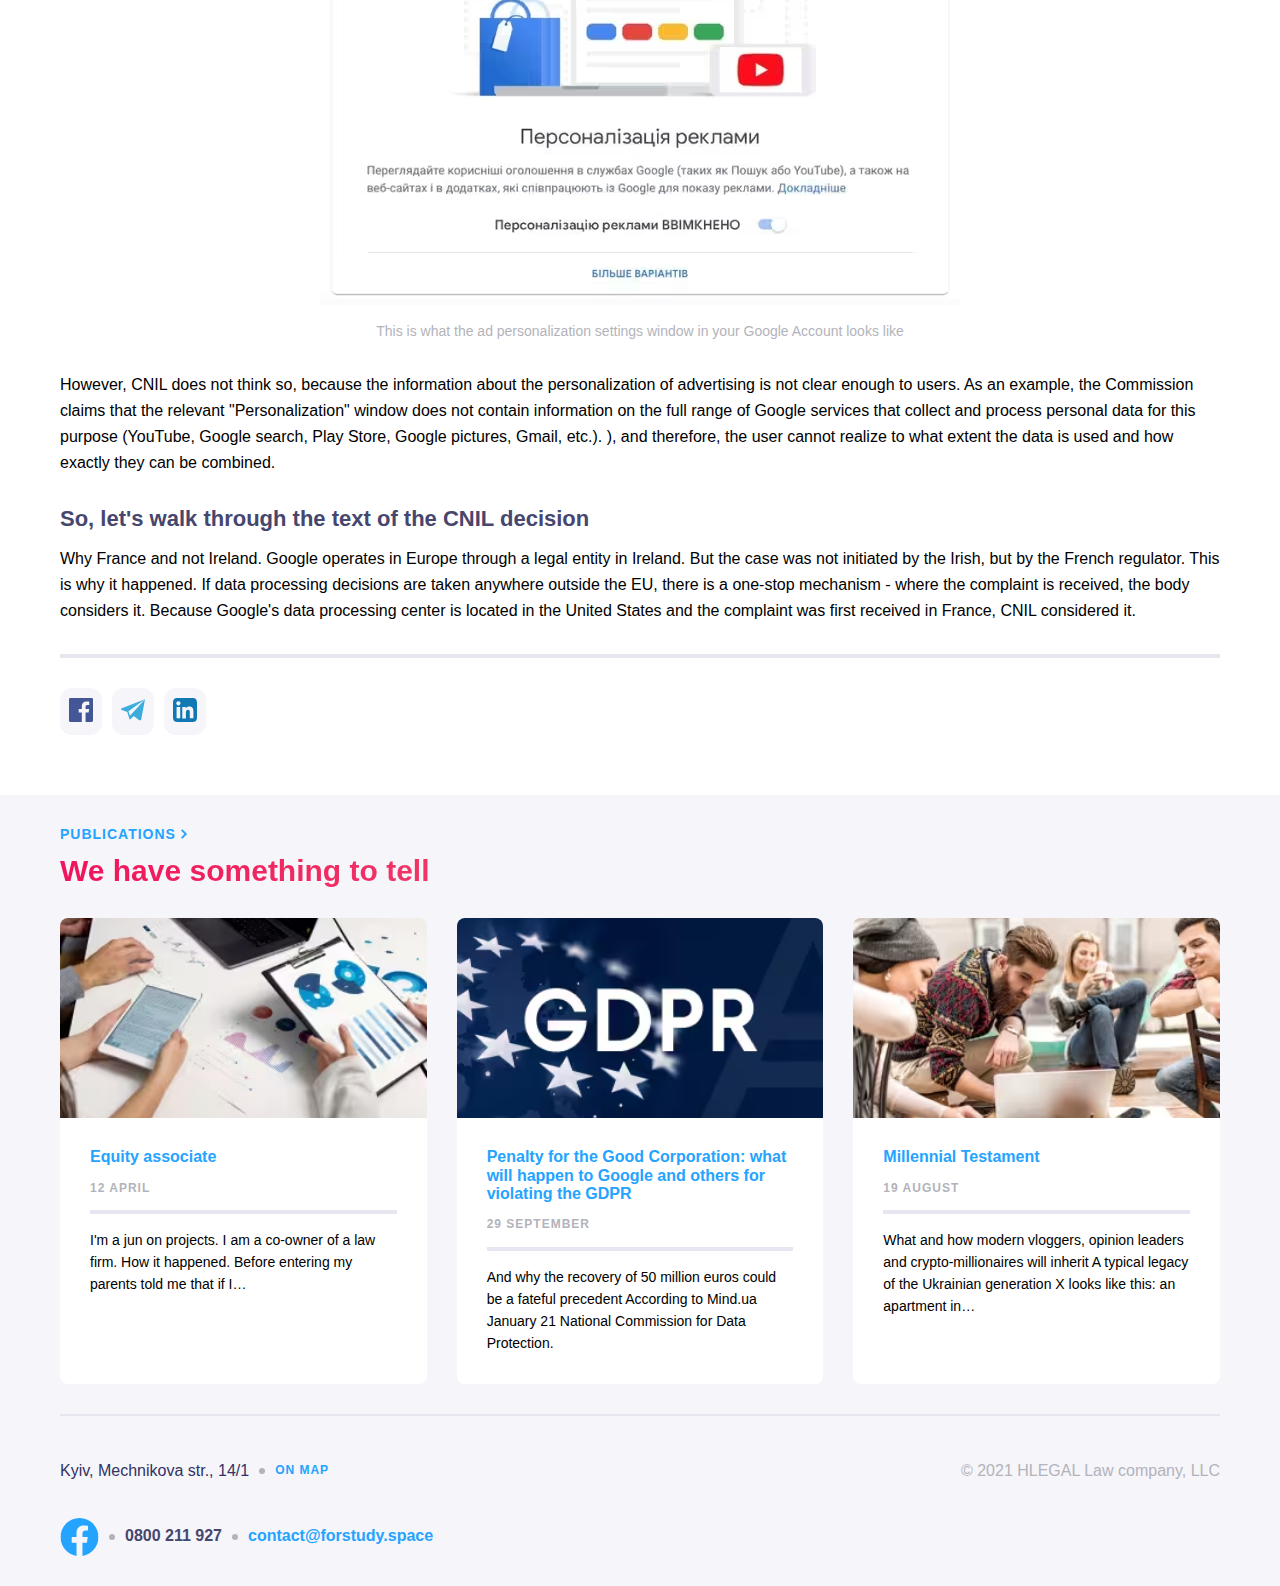
==== commit aeb28055: "final project finished" ====
--- a/article_GDPR.html
+++ b/article_GDPR.html
@@ -4,19 +4,32 @@
 <head>
     <meta charset="UTF-8">
     <meta name="viewport" content="width=device-width, initial-scale=1.0">
+    <link rel="stylesheet" href="css/style.css">
+    <link rel="stylesheet" href="fonts/Montserrat/">
     <title>Document</title>
-
-    <head>
-        <meta charset="UTF-8">
-        <meta name="viewport" content="width=device-width, initial-scale=1.0">
-        <link rel="stylesheet" href="css/style.css">
-        <link rel="stylesheet" href="fonts/Montserrat/">
-        <title>Document</title>
-    </head>
 </head>
 
 <body>
-    <header class="header">
+    <div class="dropdown">
+        <div class="menu-sheet">
+            <div class="bc">
+                <button type="button" class="close">
+                    <svg xmlns="http://www.w3.org/2000/svg" width="32" height="32" viewBox="0 0 32 32" fill="none">
+                        <path d="M7 7L25 25" stroke="#EC6F5D" stroke-width="2" />
+                        <path d="M25 7L7 25" stroke="#EC6F5D" stroke-width="2" />
+                    </svg>
+                </button>
+            </div>
+            <nav class="dropdown-content">
+                <a href="">about us</a>
+                <a href="">послуги</a>
+                <a href="">команда</a>
+                <a class="current-page" href="publications.html">публікації</a>
+                <a href="">контакти</a>
+            </nav>
+        </div>
+    </div>
+    <header class="header spacer">
         <div class="contacts articles">
             <div class="lang articles">
                 <a class="switcher" href=""><span class="lang-name">УК</span></a>
@@ -98,8 +111,10 @@
                         fill="white" />
                 </svg>
             </a>
-            <svg class="logo-slash" xmlns="http://www.w3.org/2000/svg" width="21" height="47" viewBox="0 0 21 47" fill="none">
-                <path fill-rule="evenodd" clip-rule="evenodd" d="M15.1752 0H21L5.82482 47H0L15.1752 0Z" fill="#F0145A"/>
+            <svg class="logo-slash" xmlns="http://www.w3.org/2000/svg" width="21" height="47" viewBox="0 0 21 47"
+                fill="none">
+                <path fill-rule="evenodd" clip-rule="evenodd" d="M15.1752 0H21L5.82482 47H0L15.1752 0Z"
+                    fill="#F0145A" />
             </svg>
             <p class="logo-current-page">
                 publications
@@ -116,34 +131,37 @@
             <a class="nav-link" href="">team</a>
             <a class="nav-link selected" href="">publications</a>
             <a class="nav-link" href="">contacts</a>
-        </div>
-        <!-- end nav menu -->
-
-        <!-- start burger menu -->
-
-        <button class="hamburger dark">
-            <svg xmlns="http://www.w3.org/2000/svg" width="32" height="33" viewBox="0 0 32 33" fill="none">
-                <path d="M7 10.5H25" stroke="white" stroke-width="2" />
-                <path d="M7 16.5H25" stroke="white" stroke-width="2" />
-                <path d="M7 22.5H25" stroke="white" stroke-width="2" />
-            </svg>
-        </button>
-
-        <!-- end nav menu -->
-
+        </nav>
     </header>
-    <div class="spacer pub"></div>
+    <!-- end nav menu -->
+
+    <!-- start burger menu -->
+
+    <button class="hamburger dark">
+        <svg xmlns="http://www.w3.org/2000/svg" width="32" height="33" viewBox="0 0 32 33" fill="none">
+            <path d="M7 10.5H25" stroke="white" stroke-width="2" />
+            <path d="M7 16.5H25" stroke="white" stroke-width="2" />
+            <path d="M7 22.5H25" stroke="white" stroke-width="2" />
+        </svg>
+    </button>
+
+    <!-- end nav menu -->
+
     <div class="wrapper">
-        <div class="card article">
+        <div class="card-article">
             <picture>
                 <source type="image/avif" media="(max-width: 768px)" srcset="images/articles/Cover.avif">
                 <source type="image/webp" media="(max-width: 768px)" srcset="images/articles/Cover.webp">
                 <source media="(max-width: 768px)" srcset="images/articles/Cover.jpg">
-                <source type="image/avif" media="(min-width: 768px) and (max-width: 1024px)" srcset="images/articles/gdpr_768.avif">
-                <source type="image/webp" media="(min-width: 768px) and (max-width: 1024px)" srcset="images/articles/gdpr_768.webp">
+                <source type="image/avif" media="(min-width: 768px) and (max-width: 1024px)"
+                    srcset="images/articles/gdpr_768.avif">
+                <source type="image/webp" media="(min-width: 768px) and (max-width: 1024px)"
+                    srcset="images/articles/gdpr_768.webp">
                 <source media="(min-width: 768px)" srcset="images/articles/gdpr_768.jpg">
-                <source type="image/avif" media="(min-width: 1024px) and (max-width: 1920px)" srcset="images/articles/gdpr_1024.avif">
-                <source type="image/webp" media="(min-width: 1024px) and (max-width: 1920px)" srcset="images/articles/gdpr_1024.webp">
+                <source type="image/avif" media="(min-width: 1024px) and (max-width: 1920px)"
+                    srcset="images/articles/gdpr_1024.avif">
+                <source type="image/webp" media="(min-width: 1024px) and (max-width: 1920px)"
+                    srcset="images/articles/gdpr_1024.webp">
                 <source media="(min-width: 1920px)" srcset="images/articles/gdpr_1024.jpg">
                 <source type="image/avif" media="(min-width: 1920px)" srcset="images/articles/gdpr_1920.avif">
                 <source type="image/webp" media="(min-width: 1920px)" srcset="images/articles/gdpr_1920.webp">
@@ -152,14 +170,13 @@
 
             </picture>
             <div class="info-entry">
-                <p class="ben-title entry">Penalty for the Good Corporation: what will happen to Google and others
+                <p class="ben-title-entry">Penalty for the Good Corporation: what will happen to Google and others
                     for violating the GDPR</p>
                 <time datetime="2023-09-29">29 september</time>
-                <div class="divider">
-                </div>
-            </div>
+            </div>
+            <div class="divider"></div>
             <div class="article-text">
-                <p class="description article">
+                <p class="description-article">
                     On January 21, the French National Data Protection Commission (CNIL) announced on its website that
                     it had fined Google for violating the EU's General Data Protection Regulation (GDPR). It took six
                     months for the EU countries to make a quality level-up in the amount of fines for non-compliance
@@ -167,9 +184,11 @@
                     amounting to € 400,000 and related to a hospital in Portugal. But this precedent is interesting not
                     so much the amount of the fine as the rigidity of the regulator's approaches. Denis Beregovyi, Axon
                     Partners, explains why, especially for Mind.
-                    For what?</p>
-                <div class="spacer pub"></div>
-                <p class="description article">The group complaints against Google arrived at CNIL on the same day that
+                    For what?
+                </p>
+                <div class="paragraph-spacer"></div>
+                <p class="description-article">
+                    The group complaints against Google arrived at CNIL on the same day that
                     the GDPR came into force. The complainants reported that Google processed users' personal data
                     without due cause, in particular to create personalized advertising offers.
                 </p>
@@ -178,7 +197,7 @@
                 To the attention of Ukrainian security officers: the inspection was conducted online, without searches,
                 without seizure of servers or other visible interference for business. And so it was possible.
             </h2>
-            <div class="description-1 article">
+            <div class="description-1-article">
                 <p class="art-bold">
                     According to the results of CNIL inspections revealed violations of two requirements of the GDPR:
                 </p>
@@ -200,97 +219,95 @@
                     </p>
                 </div>
             </div>
-            <p class="description article">
+            <p class="description-article">
                 In the case of personalization of advertising, Google was sure to obtain the consent of users, because,
                 firstly, when creating Google accounts, the user agrees to the Privacy Policy, and secondly, Google has
                 a section "Ads personalization", where you can disable this feature.
             </p>
             <div class="article-picture">
                 <picture>
-                    <source type="image/avif" media="(max-width: 768px)" srcset="images/article-entry-image.avif">
-                    <source type="image/webp" media="(max-width: 768px)" srcset="images/article-entry-image.webp">
-                    <source type="image/avif" media="(min-width: 768px)" srcset="images/article-img2-768.avif">
-                    <source type="image/webp" media="(min-width: 768px)" srcset="images/article-img2-768.webp">
-                    <img src="images/article-entry-image.jpg">
+                    <source type="image/avif" media="(max-width: 768px)"
+                        srcset="images/articles/article-entry-image.avif">
+                    <source type="image/webp" media="(max-width: 768px)"
+                        srcset="images/articles/article-entry-image.webp">
+                    <source type="image/avif" media="(min-width: 768px)" srcset="images/articles/article-img2-768.avif">
+                    <source type="image/webp" media="(min-width: 768px)" srcset="images/articles/article-img2-768.webp">
+                    <img src="images/article-entry-image.jpg" alt="gdpr-image">
                 </picture>
                 <p class="article-picture-desc">
                     This is what the ad personalization settings window in your Google Account looks like
                 </p>
             </div>
-            <p class="description article">
+            <p class="description-article">
                 However, CNIL does not think so, because the information about the personalization of advertising is not
                 clear enough to users. As an example, the Commission claims that the relevant "Personalization" window
                 does not contain information on the full range of Google services that collect and process personal data
                 for this purpose (YouTube, Google search, Play Store, Google pictures, Gmail, etc.). ), and therefore,
                 the user cannot realize to what extent the data is used and how exactly they can be combined.
             </p>
-            <div class="description-1 article">
+            <div class="description-1-article">
                 <p class="art-bold">
                     So, let's walk through the text of the CNIL decision
                 </p>
-                <p class="description article">
+                <p class="description-article">
                     Why France and not Ireland. Google operates in Europe through a legal entity in Ireland. But the
                     case was not initiated by the Irish, but by the French regulator. This is why it happened.
                     If data processing decisions are taken anywhere outside the EU, there is a one-stop mechanism -
                     where the complaint is received, the body considers it. Because Google's data processing center is
                     located in the United States and the complaint was first received in France, CNIL considered it.
                 </p>
-                <div class="divider"></div>
-                <div class="sm-icons">
-                    <a class="sm-icon">
-                        <button class="sm">
-                            <svg xmlns="http://www.w3.org/2000/svg" width="24" height="25" viewBox="0 0 24 25"
-                                fill="none">
-                                <g clip-path="url(#clip0_22724_9607)">
-                                    <path
-                                        d="M22.6755 0.890625H1.3245C0.5925 0.890625 0 1.48313 0 2.21513V23.5661C0 24.2981 0.5925 24.8906 1.3245 24.8906H12.819V15.5966H9.69V11.9756H12.819V9.30112C12.819 6.20212 14.712 4.51613 17.478 4.51613C18.8025 4.51613 19.941 4.61212 20.2725 4.65712V7.89713H18.3525C16.8525 7.89713 16.56 8.61712 16.56 9.66712V11.9771H20.145L19.68 15.6071H16.56V24.8906H22.6755C23.4075 24.8906 24 24.2981 24 23.5661V2.21513C24 1.48313 23.4075 0.890625 22.6755 0.890625Z"
-                                        fill="#435695" />
-                                </g>
-                                <defs>
-                                    <clipPath id="clip0_22724_9607">
-                                        <rect width="24" height="24" fill="white" transform="translate(0 0.890625)" />
-                                    </clipPath>
-                                </defs>
-                            </svg>
-                        </button>
-                    </a>
-                    <a class="sm-icon">
-                        <button class="sm">
-                            <svg xmlns="http://www.w3.org/2000/svg" width="24" height="25" viewBox="0 0 24 25"
-                                fill="none">
+
+            </div>
+            <div class="divider"></div>
+            <div class="sm-icons">
+                <a class="sm-icon">
+                    <div class="sm">
+                        <svg xmlns="http://www.w3.org/2000/svg" width="24" height="25" viewBox="0 0 24 25" fill="none">
+                            <g clip-path="url(#clip0_22724_9607)">
                                 <path
-                                    d="M8.99997 18.832L7.49997 14.332L24 2.33203L0.932967 11.203C0.932967 11.203 -0.0750331 11.548 0.00446695 12.1855C0.0839669 12.823 0.907467 13.114 0.907467 13.114L6.26997 14.9185L8.69997 22.6495L12.813 19.033L12.8025 19.0255L18.213 23.1745C19.6725 23.812 20.2035 22.4845 20.2035 22.4845L24 2.33203L8.99997 18.832Z"
-                                    fill="#3CACDC" />
-                            </svg>
-                        </button>
-                    </a>
-                    <a class="sm-icon">
-                        <button class="sm">
-                            <svg xmlns="http://www.w3.org/2000/svg" width="24" height="25" viewBox="0 0 24 25"
-                                fill="none">
-                                <g clip-path="url(#clip0_22724_9611)">
-                                    <path
-                                        d="M3.6 9.89062H7.2V21.2906H3.6V9.89062ZM5.4 4.19063C6.6 4.19063 7.5 5.09062 7.5 6.29062C7.35 7.34062 6.45 8.39062 5.4 8.39062C4.2 8.39062 3.3 7.34062 3.3 6.29062C3.3 5.09062 4.2 4.19063 5.4 4.19063ZM9.3 9.89062H12.75V11.3906C13.5 10.1906 14.85 9.59063 16.2 9.59063C19.8 9.59063 20.4 11.9906 20.4 14.9906V21.2906H16.8V15.7406C16.8 14.3906 16.8 12.7406 15 12.7406C13.2 12.7406 12.9 14.2406 12.9 15.7406V21.4406H9.3V9.89062ZM19.5 0.890625H4.5C1.5 0.890625 0 2.39062 0 5.39062V20.3906C0 23.3906 1.5 24.8906 4.5 24.8906H19.5C22.5 24.8906 24 23.3906 24 20.3906V5.39062C24 2.39062 22.5 0.890625 19.5 0.890625Z"
-                                        fill="#1178B3" />
-                                </g>
-                                <defs>
-                                    <clipPath id="clip0_22724_9611">
-                                        <rect width="24" height="24" fill="white" transform="translate(0 0.890625)" />
-                                    </clipPath>
-                                </defs>
-                            </svg>
-                        </button>
-                    </a>
-                </div>
-            </div>
-
+                                    d="M22.6755 0.890625H1.3245C0.5925 0.890625 0 1.48313 0 2.21513V23.5661C0 24.2981 0.5925 24.8906 1.3245 24.8906H12.819V15.5966H9.69V11.9756H12.819V9.30112C12.819 6.20212 14.712 4.51613 17.478 4.51613C18.8025 4.51613 19.941 4.61212 20.2725 4.65712V7.89713H18.3525C16.8525 7.89713 16.56 8.61712 16.56 9.66712V11.9771H20.145L19.68 15.6071H16.56V24.8906H22.6755C23.4075 24.8906 24 24.2981 24 23.5661V2.21513C24 1.48313 23.4075 0.890625 22.6755 0.890625Z"
+                                    fill="#435695" />
+                            </g>
+                            <defs>
+                                <clipPath id="clip0_22724_9607">
+                                    <rect width="24" height="24" fill="white" transform="translate(0 0.890625)" />
+                                </clipPath>
+                            </defs>
+                        </svg>
+                    </div>
+                </a>
+                <a class="sm-icon">
+                    <div class="sm">
+                        <svg xmlns="http://www.w3.org/2000/svg" width="24" height="25" viewBox="0 0 24 25" fill="none">
+                            <path
+                                d="M8.99997 18.832L7.49997 14.332L24 2.33203L0.932967 11.203C0.932967 11.203 -0.0750331 11.548 0.00446695 12.1855C0.0839669 12.823 0.907467 13.114 0.907467 13.114L6.26997 14.9185L8.69997 22.6495L12.813 19.033L12.8025 19.0255L18.213 23.1745C19.6725 23.812 20.2035 22.4845 20.2035 22.4845L24 2.33203L8.99997 18.832Z"
+                                fill="#3CACDC" />
+                        </svg>
+                    </div>
+                </a>
+                <a class="sm-icon">
+                    <div class="sm">
+                        <svg xmlns="http://www.w3.org/2000/svg" width="24" height="25" viewBox="0 0 24 25" fill="none">
+                            <g clip-path="url(#clip0_22724_9611)">
+                                <path
+                                    d="M3.6 9.89062H7.2V21.2906H3.6V9.89062ZM5.4 4.19063C6.6 4.19063 7.5 5.09062 7.5 6.29062C7.35 7.34062 6.45 8.39062 5.4 8.39062C4.2 8.39062 3.3 7.34062 3.3 6.29062C3.3 5.09062 4.2 4.19063 5.4 4.19063ZM9.3 9.89062H12.75V11.3906C13.5 10.1906 14.85 9.59063 16.2 9.59063C19.8 9.59063 20.4 11.9906 20.4 14.9906V21.2906H16.8V15.7406C16.8 14.3906 16.8 12.7406 15 12.7406C13.2 12.7406 12.9 14.2406 12.9 15.7406V21.4406H9.3V9.89062ZM19.5 0.890625H4.5C1.5 0.890625 0 2.39062 0 5.39062V20.3906C0 23.3906 1.5 24.8906 4.5 24.8906H19.5C22.5 24.8906 24 23.3906 24 20.3906V5.39062C24 2.39062 22.5 0.890625 19.5 0.890625Z"
+                                    fill="#1178B3" />
+                            </g>
+                            <defs>
+                                <clipPath id="clip0_22724_9611">
+                                    <rect width="24" height="24" fill="white" transform="translate(0 0.890625)" />
+                                </clipPath>
+                            </defs>
+                        </svg>
+                    </div>
+                </a>
+            </div>
 
 
         </div>
 
-        </wrapper>
+
     </div>
-    <div class="spacer"></div>
     <section class="articles">
         <div class="wrapper">
             <div class="general">
--- a/css/style.css
+++ b/css/style.css
@@ -612,10 +612,6 @@
   overflow: hidden;
 }
 
-div.info > * {
-  margin-bottom: 15px;
-}
-
 time {
   color: #B3B3BA;
   font-size: 12px;
@@ -625,7 +621,6 @@
 }
 
 div.divider {
-  margin-top: 15px;
   border-top: 4px solid #E6E6F0;
 }
 
@@ -634,6 +629,7 @@
   background-color: white;
   display: flex;
   flex-direction: column;
+  gap: 15px;
 }
 div.info a {
   color: #24A3FF;
@@ -777,11 +773,12 @@
   position: fixed;
   width: 100%;
   height: 100%;
-}
-
-.mobile {
   z-index: 5;
   display: none;
+}
+
+.visible {
+  display: block;
 }
 
 button.hamburger {
@@ -809,6 +806,14 @@
   gap: 10px;
   border-radius: 12px;
   background: #F5F5FA;
+}
+
+.dropdown-content a:hover {
+  background: #E6E6F0;
+}
+
+.dropdown-content a.current-page {
+  color: #F0145A;
 }
 
 nav.dropdown-content {
@@ -1133,29 +1138,24 @@
   text-align: center;
   font-size: 16px;
   font-weight: 700;
-  margin: 30px auto;
+  margin: 30px auto 60px auto;
   display: block;
-}
-
-div.spacer {
-  width: 100%;
-  height: 60px;
-  display: none;
+  cursor: pointer;
+}
+
+.spacer {
+  margin-bottom: 30px;
 }
 
 div.lang.articles a:hover:not(.selected) {
   background-color: #F5F5FA;
 }
 
-div.card.article {
+div.card-article {
   display: flex;
   flex-direction: column;
   gap: 30px;
-}
-
-div.spacer.pub {
-  display: block;
-  height: 30px;
+  margin-bottom: 60px;
 }
 
 div.info-entry {
@@ -1164,20 +1164,29 @@
   flex-direction: column;
 }
 
-p.ben-title.entry {
+p.ben-title-entry {
   color: #323264;
-}
-
-p.description.article {
+  font-size: 30px;
+  font-style: normal;
+  font-weight: 700;
+  line-height: normal;
+  margin: 0;
+}
+
+p.description-article {
   color: #000;
   font-size: 16px;
   margin: 0;
   font-weight: 400;
   line-height: 26px;
-  align-self: stretch;
-}
-
-div.description-1.article {
+}
+
+.paragraph-spacer {
+  display: block;
+  height: 26px;
+}
+
+div.description-1-article {
   display: flex;
   gap: 15px;
   flex-direction: column;
@@ -1224,6 +1233,7 @@
   display: flex;
   flex-direction: column;
   gap: 10px;
+  align-items: center;
 }
 
 p.article-picture-desc {
@@ -1232,6 +1242,7 @@
   font-size: 14px;
   font-weight: 400;
   line-height: 22px;
+  margin: 0;
 }
 
 div.sm-icons {
@@ -1239,15 +1250,20 @@
   gap: 10px;
 }
 
-button.sm {
+div.sm {
   border-radius: 12px;
   background: #F5F5FA;
   padding: 9px;
   border: none;
 }
 
-div.spacer {
-  display: block;
+div.card-article img {
+  height: 300px;
+  width: 100%;
+}
+
+div.article-picture img {
+  height: 196px;
 }
 
 @font-face {
@@ -1301,11 +1317,15 @@
   margin: auto;
 }
 
-div.social > a:hover > svg > g > path, div.foot-social > a:hover > svg > g > path {
+div.social > a:hover > svg > g > path,
+div.foot-social > a:hover > svg > g > path {
   fill: #F0145A;
 }
 
 @media (min-width: 768px) {
+  div.background {
+    gap: 60px;
+  }
   section.top {
     padding: 0 60px;
   }
@@ -1491,7 +1511,8 @@
   nav.navigation.articles > a.nav-link {
     color: #24A3FF;
   }
-  nav.navigation.articles > a.nav-link:hover, nav.navigation.articles > a.nav-link.selected:hover {
+  nav.navigation.articles > a.nav-link:hover,
+  nav.navigation.articles > a.nav-link.selected:hover {
     text-decoration: underline;
     text-underline-offset: 7px;
   }
@@ -1500,8 +1521,8 @@
     text-decoration: underline;
     text-underline-offset: 7px;
   }
-  div.spacer {
-    display: block;
+  .spacer {
+    margin-bottom: 60px;
   }
   div.cards.articles {
     display: grid;
@@ -1516,8 +1537,18 @@
   div.logo p.logo-current-page {
     font-size: 36px;
   }
-  div.card.article source {
+  div.card-article img {
     height: 500px;
+  }
+  div.article-picture img {
+    height: 398px;
+    width: 640px;
+  }
+  h2.article {
+    font-size: 38px;
+  }
+  p.art-bold {
+    font-size: 22px;
   }
 }
 @media (min-width: 1024px) {
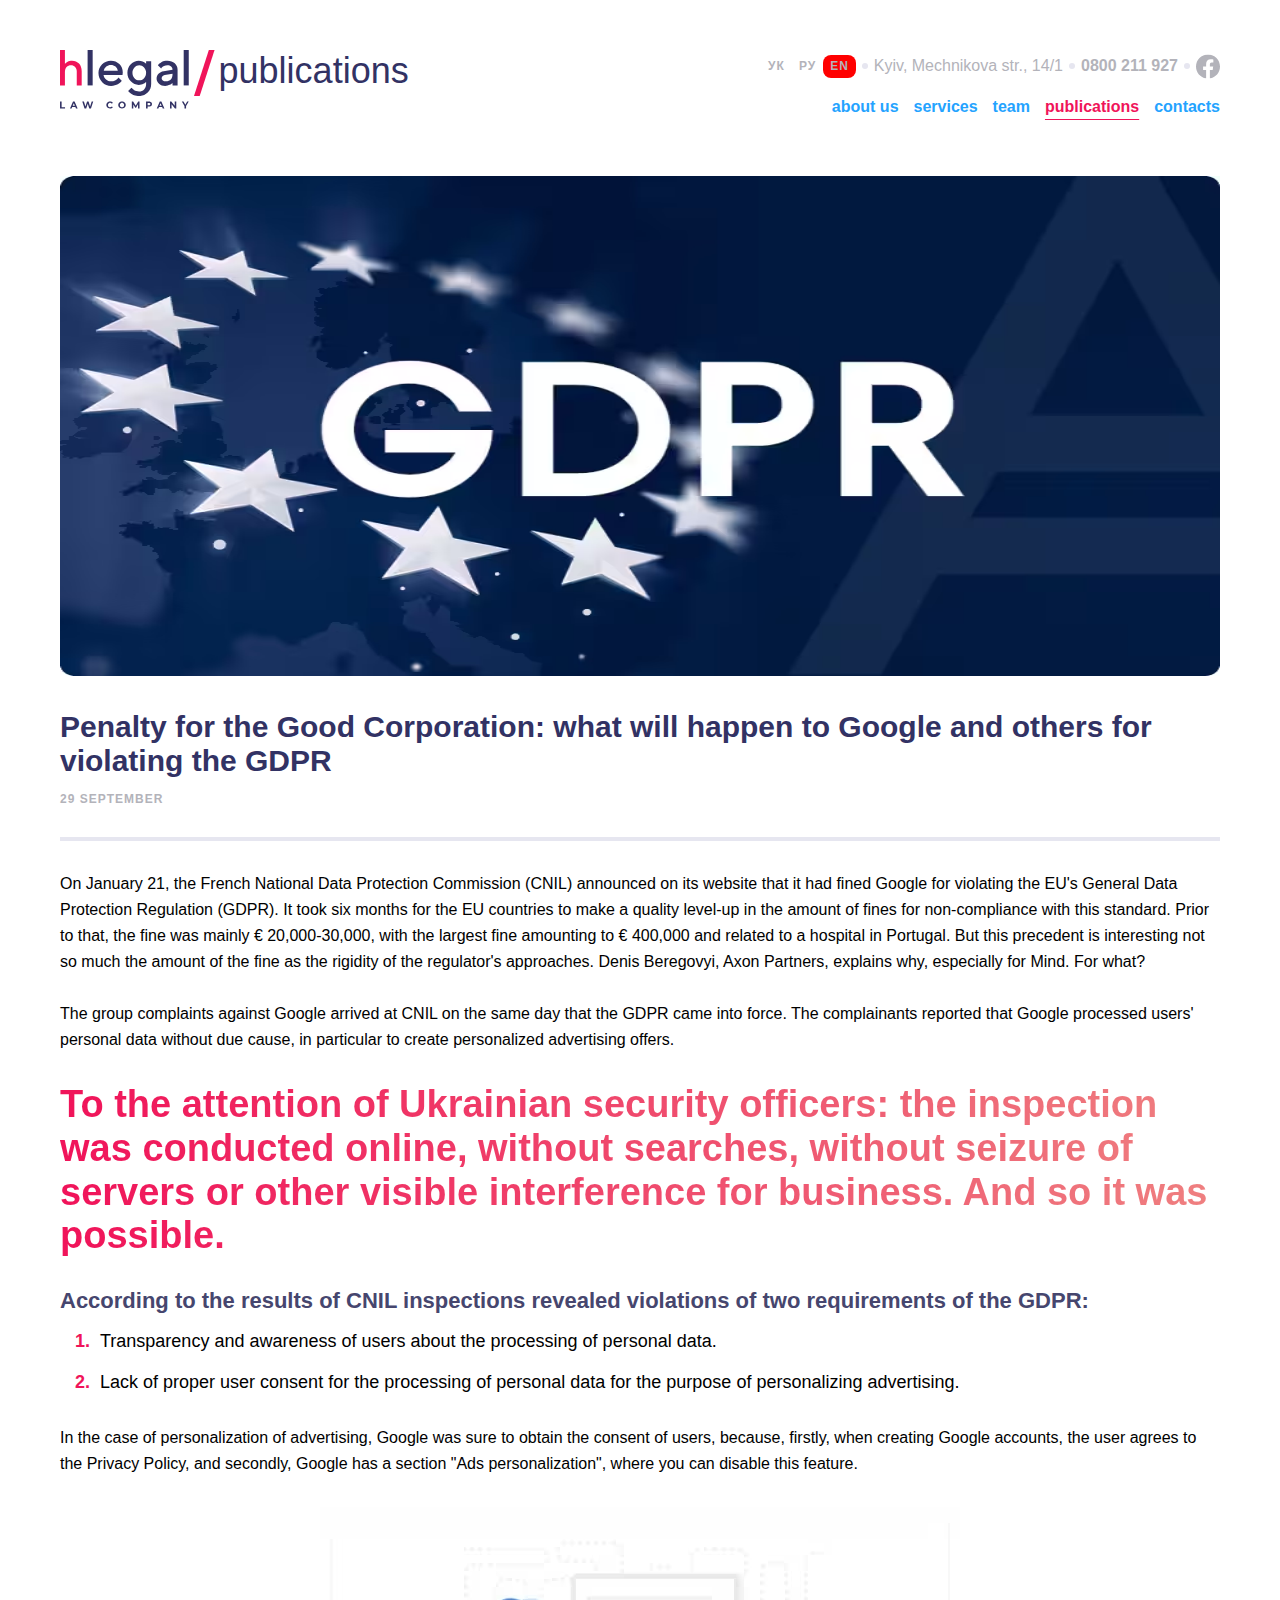
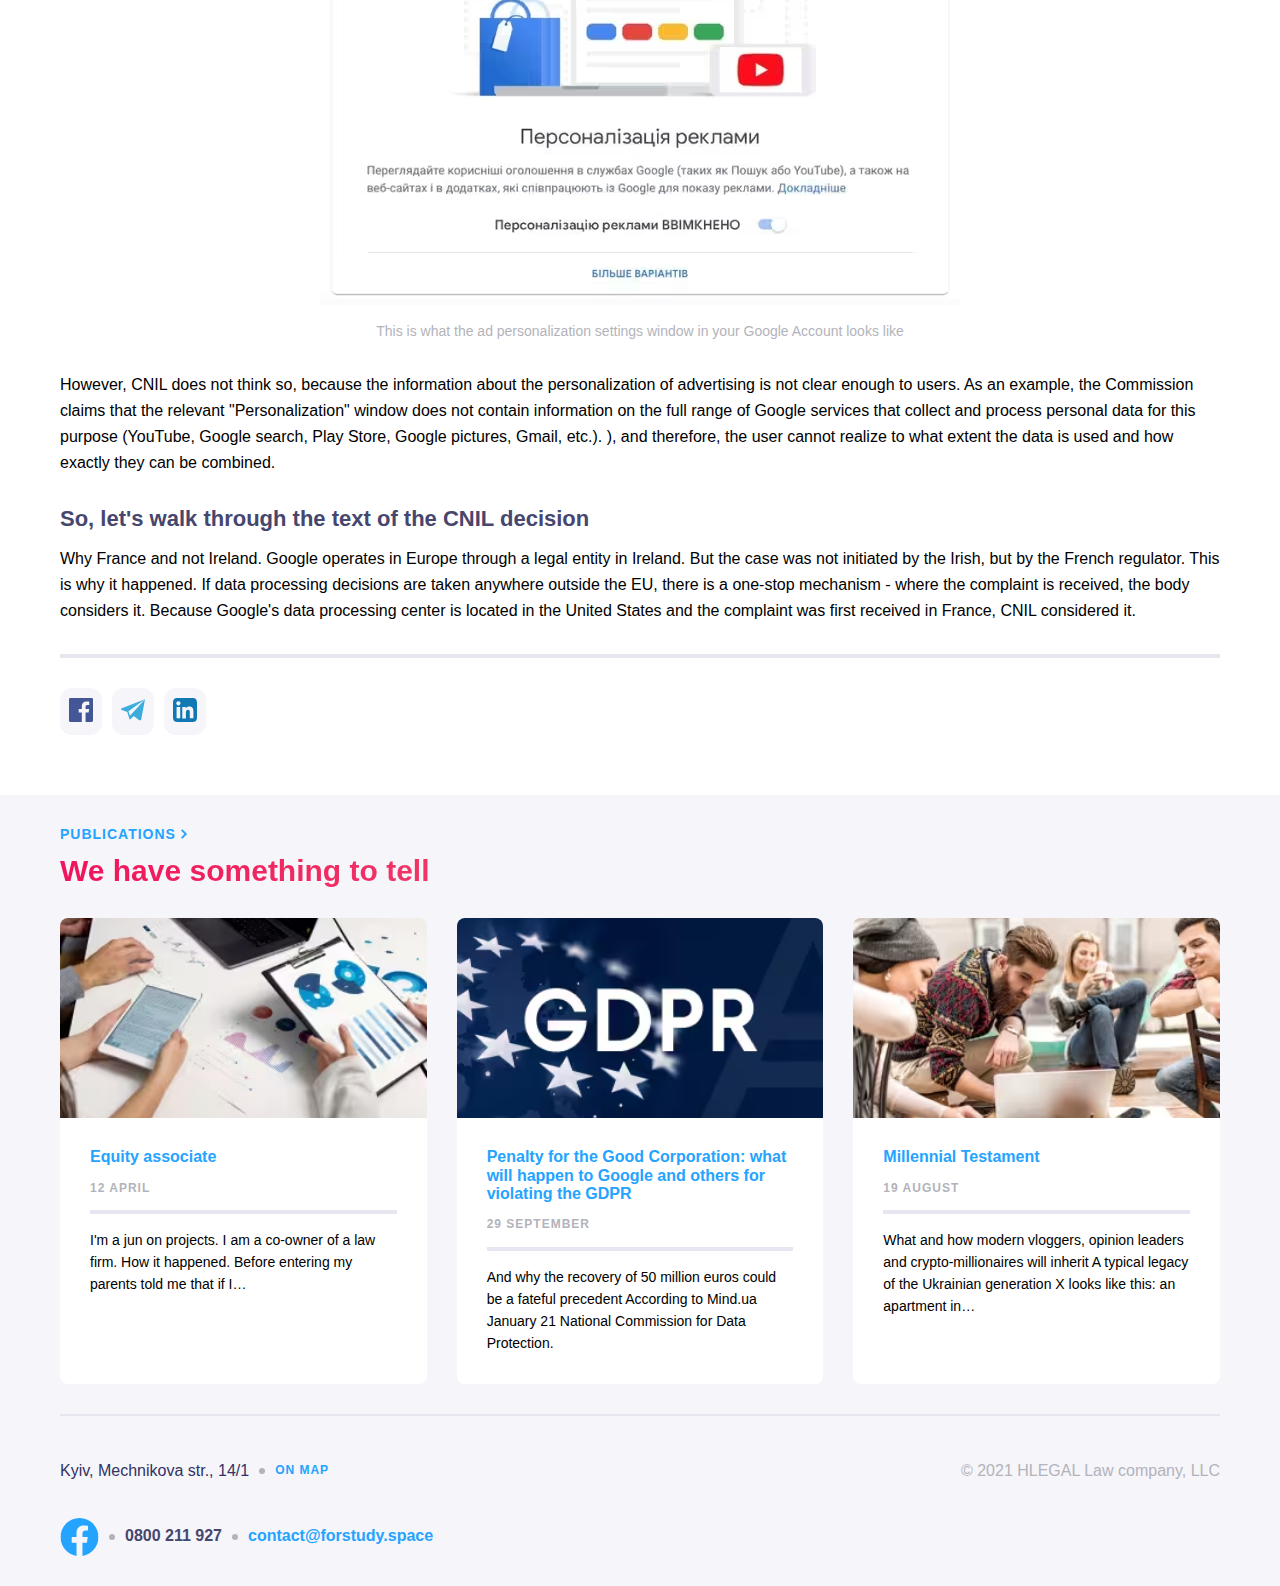
==== commit 2864b277: "final project finished 1.0" ====
--- a/article_GDPR.html
+++ b/article_GDPR.html
@@ -153,16 +153,19 @@
                 <source type="image/avif" media="(max-width: 768px)" srcset="images/articles/Cover.avif">
                 <source type="image/webp" media="(max-width: 768px)" srcset="images/articles/Cover.webp">
                 <source media="(max-width: 768px)" srcset="images/articles/Cover.jpg">
+
                 <source type="image/avif" media="(min-width: 768px) and (max-width: 1024px)"
                     srcset="images/articles/gdpr_768.avif">
                 <source type="image/webp" media="(min-width: 768px) and (max-width: 1024px)"
                     srcset="images/articles/gdpr_768.webp">
-                <source media="(min-width: 768px)" srcset="images/articles/gdpr_768.jpg">
+                <source media="(min-width: 768px) and (max-width: 1024px)" srcset="images/articles/gdpr_768.jpg">
+
                 <source type="image/avif" media="(min-width: 1024px) and (max-width: 1920px)"
                     srcset="images/articles/gdpr_1024.avif">
                 <source type="image/webp" media="(min-width: 1024px) and (max-width: 1920px)"
                     srcset="images/articles/gdpr_1024.webp">
-                <source media="(min-width: 1920px)" srcset="images/articles/gdpr_1024.jpg">
+                <source media="(min-width: 1024px) and (max-width: 1920px)" srcset="images/articles/gdpr_1024.jpg">
+
                 <source type="image/avif" media="(min-width: 1920px)" srcset="images/articles/gdpr_1920.avif">
                 <source type="image/webp" media="(min-width: 1920px)" srcset="images/articles/gdpr_1920.webp">
                 <source media="(min-width: 1920px)" srcset="images/articles/gdpr_1920.jpg">
